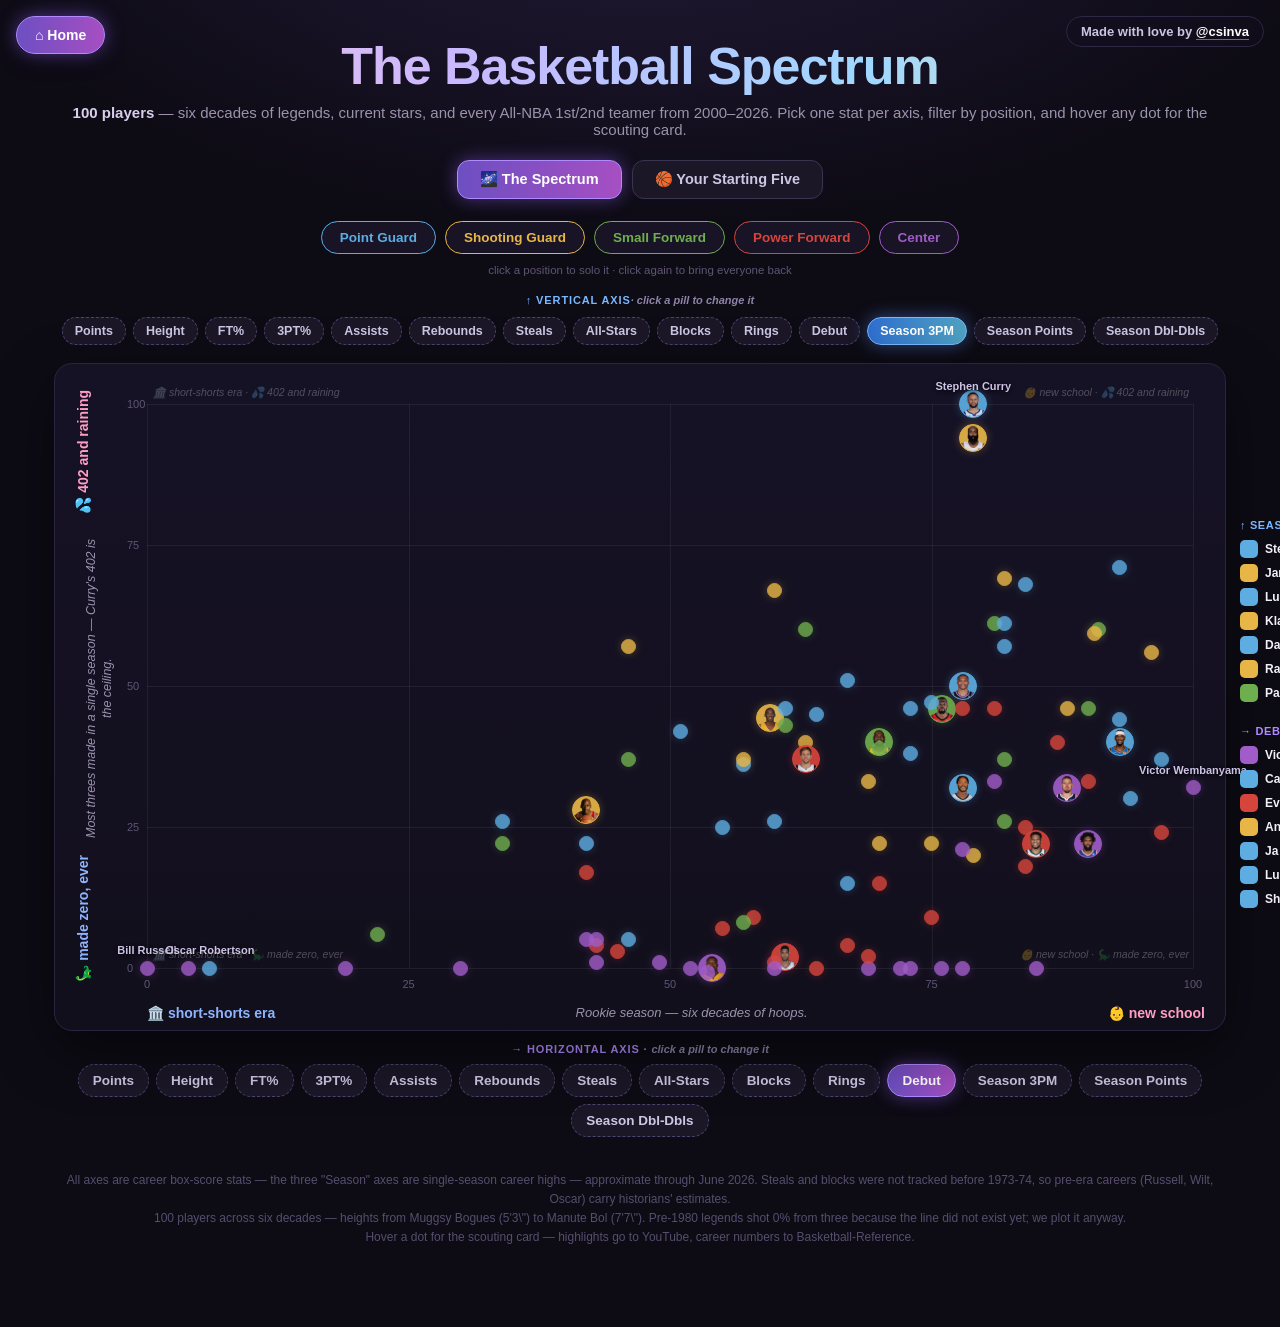
==== basketball.html @ 9e6b9e14 "add link to pages" ====
<!DOCTYPE html>
<html lang="en">
<head>
<meta charset="UTF-8">
<meta name="viewport" content="width=device-width, initial-scale=1.0">
<title>The Basketball Spectrum — every legend, every stat</title>
<style>
  :root {
    --bg: #0d0b14;
    --panel: #16131f;
    --ink: #f2eefa;
    --muted: #9b93ad;
  }
  * { box-sizing: border-box; margin: 0; padding: 0; }
  body {
    background: radial-gradient(1200px 600px at 50% -10%, #241b3a 0%, var(--bg) 60%);
    color: var(--ink);
    font-family: -apple-system, "Segoe UI", Helvetica, Arial, sans-serif;
    min-height: 100vh;
    overflow-x: hidden;
  }
  .wrap { max-width: 1220px; margin: 0 auto; padding: 36px 24px 80px; }

  header { text-align: center; margin-bottom: 6px; }
  h1 {
    font-size: clamp(30px, 5vw, 52px);
    letter-spacing: -0.02em;
    background: linear-gradient(90deg, #f6c4e1, #c9b8ff 35%, #9fd8ff 70%, #ffe2a8);
    -webkit-background-clip: text;
    background-clip: text;
    color: transparent;
    font-weight: 800;
  }
  .sub { color: var(--muted); margin-top: 8px; font-size: 15px; }
  .sub b { color: #d8cfee; }

  /* album cover strip */
  .covers { display: flex; justify-content: center; flex-wrap: wrap; margin: 22px 0 4px; padding: 0 10px; }
  .covers { gap: 9px; }
  .pos-chip {
    background: #181425; border: 1.5px solid; border-radius: 999px;
    padding: 8px 18px; font-weight: 800; font-size: 13.5px; cursor: pointer;
    transition: all .18s; font-family: inherit;
  }
  .pos-chip:hover { transform: translateY(-2px); }
  .pos-chip.solo { box-shadow: 0 0 16px currentColor; background: #241b3a; }
  .covers-hint { text-align: center; color: #5e5575; font-size: 11.5px; margin-top: 10px; }

  /* metric pills — docked to the axis they control */
  .pill {
    border: 1px dashed #4d4470; background: #1b1727; color: #cfc6e4;
    padding: 8px 14px; border-radius: 999px; cursor: pointer;
    font-size: 13.5px; font-weight: 600; transition: all .2s ease;
    user-select: none;
  }
  .pill:hover { border-color: #b08aff; transform: translateY(-1px) scale(1.04); background: #251d3a; }
  .pill.active {
    background: linear-gradient(90deg, #6d4fc2, #a64fc2);
    border: 1px solid #b08aff; color: #fff;
    box-shadow: 0 0 18px rgba(150, 100, 255, .45);
  }
  .pill.activeY {
    background: linear-gradient(90deg, #2f6fd0, #4fa3c2);
    border: 1px solid #7ab8ff; color: #fff;
    box-shadow: 0 0 18px rgba(90, 150, 255, .45);
  }
  .chart-zone { position: relative; margin-top: 18px; }
  .chart-main { width: 100%; }
  .axis-picker .picker-cap {
    font-size: 11px; font-weight: 800; text-transform: uppercase; letter-spacing: .08em;
  }
  .axis-picker .picker-cap span {
    color: #8d84a8; font-weight: 600; letter-spacing: 0; text-transform: none; font-style: italic;
  }
  .axis-picker.y {
    position: absolute; right: 100%; top: 50%; transform: translateY(-50%);
    display: flex; flex-direction: column; gap: 6px; align-items: flex-end;
    width: 178px; padding-right: 12px;
  }
  .axis-picker.y .picker-cap { color: #7ab8ff; text-align: right; margin-bottom: 4px; }
  .axis-picker.y .pill { padding: 6px 12px; font-size: 12.5px; }
  .axis-picker.x {
    display: flex; flex-wrap: wrap; gap: 7px; justify-content: center; align-items: center;
    margin-top: 12px;
  }
  .axis-picker.x .picker-cap { color: #b08aff; width: 100%; text-align: center; margin-bottom: 2px; }
  @keyframes capNudge { 0%, 100% { transform: translateX(0); } 50% { transform: translateX(3px); } }
  .picker-cap b { display: inline-block; animation: capNudge 2.2s ease-in-out infinite; }
  @media (max-width: 1610px) {
    .axis-picker.y {
      position: static; transform: none; width: auto; padding-right: 0;
      flex-direction: row; flex-wrap: wrap; justify-content: center; align-items: center;
      margin-bottom: 10px; gap: 7px;
    }
    .axis-picker.y .picker-cap { width: 100%; text-align: center; }
    .axis-picker.y .picker-cap br { display: none; }
    .axis-picker.y .picker-cap span::before { content: "· "; }
    .side-boards { display: none; }
  }
  .xblurb {
    flex: 1; text-align: center; color: var(--muted); font-size: 13px;
    font-style: italic; font-weight: 500; line-height: 1.35; padding: 0 10px;
  }
  .yblurb {
    position: absolute; left: 16px; top: 50%; transform: translateY(-50%) rotate(180deg);
    writing-mode: vertical-rl; max-height: 68%;
    color: var(--muted); font-size: 12.5px; font-style: italic; line-height: 1.3;
    text-align: center;
  }

  /* chart */
  .chart-card {
    position: relative; margin-top: 18px;
    background: linear-gradient(180deg, #161226 0%, #120f1c 100%);
    border: 1px solid #2a2440; border-radius: 18px;
    padding: 14px 12px 6px;
    box-shadow: 0 20px 60px rgba(0,0,0,.45);
  }
  .axis-labels {
    display: flex; justify-content: space-between; align-items: center;
    font-size: 14px; font-weight: 700; padding: 6px 8px 2px 80px;
  }
  .axis-labels .lo { color: #8fb4ff; }
  .axis-labels .hi { color: #ff9ec4; }
  #stage { position: relative; width: 100%; height: 620px; }
  .gridline {
    position: absolute; top: 26px; bottom: 30px; width: 1px;
    background: #ffffff10;
  }
  .gridlineH {
    position: absolute; left: 80px; right: 20px; height: 1px;
    background: #ffffff10;
  }
  .gridtick {
    position: absolute; bottom: 8px; transform: translateX(-50%);
    color: #5e5575; font-size: 11px;
  }
  .gridtickY {
    position: absolute; left: 60px; transform: translateY(-50%);
    color: #5e5575; font-size: 11px;
  }
  .ylab {
    position: absolute; writing-mode: vertical-rl; transform: rotate(180deg);
    font-size: 14px; font-weight: 700; left: 8px;
  }
  .ylab.hi { top: 12px; color: #ff9ec4; }
  .ylab.lo { bottom: 16px; color: #8fb4ff; }
  .ylab .up { display: inline-block; transform: rotate(90deg); }
  .corner {
    position: absolute; font-size: 10.5px; color: #ffffff42; pointer-events: none;
    font-style: italic; max-width: 230px; line-height: 1.3; z-index: 1;
  }
  .dot {
    position: absolute; border-radius: 50%; opacity: .82;
    width: 15px; height: 15px; margin: -7.5px 0 0 -7.5px;
    cursor: pointer;
    background-size: cover; background-position: center;
    transition: left 1s cubic-bezier(.22,1,.36,1), top 1s cubic-bezier(.22,1,.36,1),
                opacity .35s ease, transform .15s ease;
  }
  .dot:hover { transform: scale(2.2); z-index: 50; opacity: 1; }
  .dot.face { width: 28px; height: 28px; margin: -14px 0 0 -14px; opacity: .92; }
  .dot.dim { opacity: .06; pointer-events: none; }
  .dot-label {
    position: absolute; font-size: 11px; color: #cdc3e6; white-space: nowrap;
    transform: translate(-50%, -24px); pointer-events: none;
    text-shadow: 0 1px 4px #000;
    transition: left 1s cubic-bezier(.22,1,.36,1), top 1s cubic-bezier(.22,1,.36,1), opacity .4s;
    font-weight: 600;
  }

  /* tooltip */
  #tip {
    position: fixed; z-index: 100; pointer-events: none;
    background: #1d1830f2; border: 1px solid #4d4170;
    border-radius: 12px; padding: 12px 14px; max-width: 330px;
    font-size: 13px; line-height: 1.45;
    box-shadow: 0 12px 40px rgba(0,0,0,.6);
    opacity: 0; transition: opacity .12s;
  }
  #tip .t-head { display: flex; gap: 10px; align-items: center; }
  #tip .t-cover { width: 46px; height: 46px; border-radius: 8px; flex: none; object-fit: cover; border: 1px solid #ffffff30; }
  #tip .t-title { font-weight: 800; font-size: 14.5px; }
  #tip .t-album { font-size: 12px; margin-top: 1px; }
  #tip .t-score { font-weight: 700; color: #ffd9ec; }
  #tip .t-note { color: #b7add0; font-style: italic; margin-top: 7px; }
  #tip .t-metric { margin-top: 7px; }
  #tip .t-play {
    display: inline-flex; align-items: center; gap: 6px; margin-top: 9px;
    background: #1DB954; color: #fff; font-weight: 800; font-size: 12px;
    padding: 5px 12px; border-radius: 999px; text-decoration: none; transition: transform .12s;
  }
  #tip .t-play:hover { transform: scale(1.06); }
  #tip .t-play.yt { background: #cc0000; }
  #tip .t-play.bref { background: #e8731a; }
  #tip .t-actions { display: flex; gap: 8px; }

  /* simplified leaderboard in the right gutter */
  .side-boards {
    position: absolute; left: 100%; top: 50%; transform: translateY(-50%);
    width: 196px; padding-left: 14px; display: flex; flex-direction: column; gap: 20px;
  }
  .sb-cap {
    font-size: 11px; font-weight: 800; text-transform: uppercase;
    letter-spacing: .06em; margin-bottom: 6px;
  }
  .sb-cap.x { color: #b08aff; }
  .sb-cap.y { color: #7ab8ff; }
  .sb-cap span { color: #6a6184; font-weight: 600; text-transform: none; letter-spacing: 0; }
  .sb-row { display: flex; align-items: center; gap: 7px; padding: 3px 0; font-size: 12px; }
  .sb-row img, .sb-dot { width: 18px; height: 18px; border-radius: 5px; flex: none; object-fit: cover; }
  .sb-nm { white-space: nowrap; overflow: hidden; text-overflow: ellipsis; flex: 1; min-width: 0; font-weight: 600; }
  .sb-v { color: #ffd9ec; font-weight: 800; font-size: 11.5px; }

  .corner.tl { left: 86px; top: 8px; }
  .corner.tr { right: 24px; top: 8px; text-align: right; }
  .corner.bl { left: 86px; bottom: 36px; }
  .corner.br { right: 24px; bottom: 36px; text-align: right; }

  /* tabs */
  .tabs { display: flex; justify-content: center; gap: 10px; margin-top: 22px; }
  .tab {
    background: #1b1727; border: 1px solid #3a3450; color: #cfc6e4;
    padding: 10px 22px; border-radius: 12px; font-size: 14.5px; font-weight: 700; cursor: pointer;
    transition: all .2s;
  }
  .tab:hover { border-color: #6f5fa8; transform: translateY(-1px); }
  .tab.active {
    background: linear-gradient(90deg, #6d4fc2, #a64fc2); border-color: #b08aff; color: #fff;
    box-shadow: 0 0 18px rgba(150, 100, 255, .45);
  }
  .page.hidden { display: none; }

  /* aura page */
  .aura-intro { text-align: center; color: var(--muted); margin: 26px auto 18px; max-width: 640px; font-size: 15px; line-height: 1.55; }
  .picker { position: relative; max-width: 520px; margin: 0 auto; }
  #songSearch {
    width: 100%; padding: 13px 18px; border-radius: 14px; border: 1px solid #3a3450;
    background: #1b1727; color: var(--ink); font-size: 15px; outline: none;
  }
  #songSearch:focus { border-color: #b08aff; box-shadow: 0 0 14px rgba(150,100,255,.3); }
  #suggest {
    position: absolute; top: calc(100% + 6px); left: 0; right: 0; z-index: 40; display: none;
    background: #1d1830; border: 1px solid #4d4170; border-radius: 12px;
    max-height: 320px; overflow-y: auto;
    box-shadow: 0 14px 40px rgba(0,0,0,.6);
  }
  .sg { display: flex; align-items: center; gap: 10px; padding: 9px 13px; cursor: pointer; font-size: 14px; }
  .sg:hover { background: #2b2344; }
  .sg img, .sg .cv-fallback { width: 28px; height: 28px; border-radius: 6px; flex: none; }
  .sg-al { margin-left: auto; font-size: 11.5px; }
  #chips { display: flex; flex-wrap: wrap; gap: 8px; justify-content: center; margin: 16px auto; max-width: 700px; min-height: 38px; }
  .chip {
    display: flex; align-items: center; gap: 8px; background: #1b1727; border: 1px solid #3a3450;
    padding: 6px 12px 6px 7px; border-radius: 999px; font-size: 13.5px; font-weight: 600;
  }
  .chip img { width: 24px; height: 24px; border-radius: 50%; }
  .chip .x { cursor: pointer; color: #6a6184; font-size: 12px; }
  .chip .x:hover { color: #ff9ec4; }
  #auraBtn {
    display: block; margin: 6px auto 0; padding: 13px 30px; border-radius: 999px; border: none;
    font-size: 15.5px; font-weight: 800; cursor: pointer; color: #fff;
    background: linear-gradient(90deg, #6d4fc2, #d44fc2);
    box-shadow: 0 0 22px rgba(180,100,255,.4); transition: all .2s;
  }
  #auraBtn:disabled { opacity: .4; cursor: not-allowed; box-shadow: none; }
  #auraBtn:not(:disabled):hover { transform: translateY(-2px) scale(1.02); }
  .aura-card {
    margin: 28px auto 0; max-width: 780px; background: linear-gradient(180deg, #161226, #120f1c);
    border: 1px solid #2a2440; border-radius: 18px; padding: 26px 28px;
    box-shadow: 0 20px 60px rgba(0,0,0,.45);
  }
  .aura-headline { text-align: center; font-size: 17px; margin-bottom: 22px; line-height: 1.5; }
  .aura-flex { display: flex; gap: 30px; align-items: center; justify-content: center; flex-wrap: wrap; }
  .donut-wrap { position: relative; width: 220px; height: 220px; }
  #auraResult circle { transition: stroke-dasharray 1.1s cubic-bezier(.22,1,.36,1); }
  .donut-center {
    position: absolute; inset: 0; display: flex; flex-direction: column; align-items: center; justify-content: center;
    font-size: 40px; pointer-events: none;
  }
  .donut-center small { font-size: 11.5px; color: var(--muted); font-weight: 700; margin-top: 2px; max-width: 130px; text-align: center; line-height: 1.25; }
  .aura-bars { flex: 1; min-width: 280px; max-width: 380px; }
  .aura-row { display: flex; align-items: center; gap: 9px; margin: 11px 0; font-size: 13.5px; }
  .ar-emoji { width: 22px; text-align: center; }
  .ar-name { width: 152px; font-weight: 700; line-height: 1.2; }
  .ar-track { flex: 1; height: 9px; background: #ffffff0e; border-radius: 9px; overflow: hidden; }
  .ar-fill { height: 100%; width: 0; border-radius: 9px; transition: width 1.1s cubic-bezier(.22,1,.36,1); }
  .ar-pct { width: 42px; text-align: right; font-weight: 800; }
  .aura-songs { display: flex; align-items: center; gap: 6px; justify-content: center; margin-top: 24px; flex-wrap: wrap; }
  .aura-songs img { width: 26px; height: 26px; border-radius: 6px; border: 1px solid #ffffff22; }
  .aura-songs span { color: #7d7494; font-size: 11.5px; margin-left: 6px; }
  .aura-story { margin-top: 26px; border-top: 1px dashed #ffffff18; padding-top: 20px; }
  .as-head {
    text-align: center; font-size: 13px; font-weight: 800; letter-spacing: .14em;
    text-transform: uppercase; color: #c9b8ff; margin-bottom: 10px;
  }
  .as-signs { text-align: center; font-size: 12.5px; color: #9b93ad; margin-bottom: 14px; }
  .aura-story p {
    font-size: 14.5px; line-height: 1.8; color: #d8cfee;
    margin: 0 auto 14px; max-width: 620px; text-align: left;
  }
  .as-sub {
    text-align: center; font-size: 12px; font-weight: 800; letter-spacing: .12em;
    text-transform: uppercase; color: #c9b8ff; margin: 22px 0 10px;
  }
  .as-todo { list-style: none; max-width: 620px; margin: 0 auto; padding: 0; }
  .as-todo li {
    font-size: 14px; line-height: 1.6; color: #e8def8; padding: 8px 0 8px 2px;
    border-bottom: 1px dashed #ffffff10;
  }
  .as-todo li:last-child { border-bottom: none; }
  .as-todo li::before { content: "✦ "; color: #ffd166; }
  .as-prophecy { color: #ffd9ec !important; }
  .aura-loading { display: flex; flex-direction: column; align-items: center; gap: 20px; padding: 52px 0 32px; }
  .orb {
    width: 64px; height: 64px; border-radius: 50%;
    background: radial-gradient(circle at 35% 35%, #e8def8, #a64fc2 55%, #4a2c8f);
    box-shadow: 0 0 30px #a64fc288, 0 0 70px #6d4fc266;
    animation: orbPulse 1.1s ease-in-out infinite alternate, orbHue 3s linear infinite;
  }
  @keyframes orbPulse { from { transform: scale(.88); } to { transform: scale(1.12); box-shadow: 0 0 45px #d44fc2aa, 0 0 90px #6d4fc288; } }
  @keyframes orbHue { to { filter: hue-rotate(360deg); } }
  .al-text {
    color: #c9b8ff; font-size: 14.5px; font-weight: 700; letter-spacing: .04em;
    animation: alFade 1s ease-in-out infinite alternate;
  }
  @keyframes alFade { from { opacity: .5; } to { opacity: 1; } }
  .catalogue { max-width: 920px; margin: 40px auto 0; }
  .cat-head {
    text-align: center; font-size: 12px; font-weight: 800; letter-spacing: .12em;
    text-transform: uppercase; color: #6a6184; margin-bottom: 6px;
  }
  .cat-era { display: flex; align-items: center; gap: 8px; font-weight: 800; font-size: 13px; margin: 20px 0 8px; }
  .cat-era img { width: 22px; height: 22px; border-radius: 5px; }
  .cat-era span { color: #6a6184; font-weight: 600; font-size: 11.5px; }
  .cat-songs { display: flex; flex-wrap: wrap; gap: 6px; }
  .cat-song {
    font-size: 12px; padding: 5px 11px; border-radius: 999px;
    border: 1px solid #2e2845; background: #181425; color: #c8bfdd;
    cursor: pointer; transition: all .15s; font-family: inherit;
  }
  .cat-song:hover { border-color: #b08aff; transform: translateY(-1px); }
  .cat-song.picked {
    background: linear-gradient(90deg, #6d4fc2, #a64fc2);
    color: #fff; border-color: #b08aff;
  }
  .cat-song.maxed { opacity: .35; pointer-events: none; }

  .home-btn {
    position: fixed; top: 16px; left: 16px; z-index: 60;
    display: flex; align-items: center; gap: 7px;
    padding: 10px 18px; border-radius: 999px;
    background: linear-gradient(90deg, #6d4fc2, #a64fc2);
    border: 1px solid #b08aff; color: #fff;
    font-size: 14px; font-weight: 800; text-decoration: none;
    box-shadow: 0 0 18px rgba(150, 100, 255, .5), 0 6px 20px rgba(0, 0, 0, .4);
    transition: all .2s;
  }
  .home-btn:hover {
    transform: translateY(-2px) scale(1.05);
    box-shadow: 0 0 28px rgba(150, 100, 255, .75), 0 8px 24px rgba(0, 0, 0, .4);
  }
  .made-by {
    position: fixed; top: 16px; right: 16px; z-index: 60;
    color: #cdc3e0; font-size: 13px; font-weight: 600;
    background: rgba(20, 16, 32, .55); padding: 7px 14px; border-radius: 999px;
    border: 1px solid #2e2845; backdrop-filter: blur(4px);
  }
  .made-by a { color: #fff; font-weight: 800; text-decoration: none; border-bottom: 1px solid #ffffff66; }
  @media (max-width: 700px) {
    .home-btn { top: 10px; left: 10px; padding: 8px 13px; font-size: 13px; }
    .made-by { display: none; }
  }

  footer { text-align: center; color: #564e6e; font-size: 12px; margin-top: 34px; line-height: 1.6; }

  /* mobile adaptations — same layout, scaled for small screens */
  @media (max-width: 700px) {
    .wrap { padding: 20px 12px 60px; }
    .sub { font-size: 13.5px; }
    .pos-chip { padding: 6px 12px; font-size: 12px; }
    .tabs { gap: 8px; }
    .tab { padding: 8px 16px; font-size: 13px; }
    .pill { padding: 7px 11px; font-size: 12px; }
    .axis-picker.y .pill { padding: 6px 10px; font-size: 11.5px; }
    .chart-card { padding: 10px 8px 4px; border-radius: 14px; }
    #stage { height: 460px; }
    .yblurb, .corner { display: none; }
    .gridlineH { left: 52px; }
    .gridtickY { left: 32px; }
    .ylab { font-size: 12px; }
    .axis-labels { padding: 4px 6px 2px 52px; font-size: 12px; }
    .xblurb { font-size: 11px; padding: 0 6px; }
    .dot-label { font-size: 10px; }
    #tip { max-width: min(330px, calc(100vw - 24px)); font-size: 12.5px; }
    .aura-intro { font-size: 13.5px; margin: 18px auto 14px; }
    .aura-card { padding: 18px 14px; }
    .aura-headline { font-size: 15px; }
    .ar-name { width: 126px; font-size: 12px; }
  }
</style>
</head>
<body>
<a class="home-btn" href="index.html" title="Back to The Spectra">⌂ Home</a>
<div class="made-by">Made with love by <a href="https://x.com/csinva" target="_blank" rel="noopener">@csinva</a></div>
<div class="wrap">
  <header>
    <h1>The Basketball Spectrum</h1>
    <div class="sub"><b>100 players</b> — six decades of legends, current stars, and every All-NBA 1st/2nd teamer from 2000–2026. Pick one stat per axis, filter by position, and hover any dot for the scouting card.</div>
  </header>

  <nav class="tabs">
    <button class="tab active" data-page="spectrum">🌌 The Spectrum</button>
    <button class="tab" data-page="aura">🏀 Your Starting Five</button>
  </nav>

  <div class="page" id="page-spectrum">
  <div class="covers" id="covers"></div>
  <div class="covers-hint">click a position to solo it · click again to bring everyone back</div>

  <div class="chart-zone">
    <div class="axis-picker y" id="metricsY">
      <div class="picker-cap"><b>↑</b> vertical axis<br><span>click a pill to change it</span></div>
    </div>
    <div class="chart-main">
      <div class="chart-card">
        <div id="stage"></div>
        <div class="axis-labels"><span class="lo" id="xLoLab"></span><span class="xblurb" id="xBlurb"></span><span class="hi" id="xHiLab"></span></div>
      </div>
      <div class="axis-picker x" id="metricsX">
        <div class="picker-cap"><b>→</b> horizontal axis · <span>click a pill to change it</span></div>
      </div>
    </div>
    <div class="side-boards" id="sideBoards"></div>
  </div>

  </div><!-- /page-spectrum -->

  <div class="page hidden" id="page-aura">
    <div class="aura-intro">Pick <b>three to five</b> of your favorite players — start typing or browse the league below. We'll find your dominant identity and minor placements, then file your scouting report — who you are, how you play, and what to do about it.</div>
    <div class="picker">
      <input id="songSearch" placeholder="Start typing a player… (the legends are waiting below)" autocomplete="off">
      <div id="suggest"></div>
    </div>
    <div id="chips"></div>
    <button id="auraBtn" disabled></button>
    <div id="auraResult"></div>
    <div class="catalogue" id="catalogue"></div>
  </div>

  <footer>
    All axes are career box-score stats — the three "Season" axes are single-season career highs — approximate through June 2026. Steals and blocks were not tracked before 1973-74, so pre-era careers (Russell, Wilt, Oscar) carry historians' estimates.<br>
    100 players across six decades — heights from Muggsy Bogues (5'3\") to Manute Bol (7'7\"). Pre-1980 legends shot 0% from three because the line did not exist yet; we plot it anyway.<br>
    Hover a dot for the scouting card — highlights go to YouTube, career numbers to Basketball-Reference.
  </footer>
</div>

<div id="tip"></div>

<script>
const ART = {};
const FACES = {"Michael Jordan": "[data-uri]", "Stephen Curry": "[data-uri]", "LeBron James": "[data-uri]", "Tim Duncan": "[data-uri]", "Shaquille O'Neal": "[data-uri]", "Nikola Jokic": "[data-uri]", "Joel Embiid": "[data-uri]", "Shai Gilgeous-Alexander": "[data-uri]", "Giannis Antetokounmpo": "[data-uri]", "James Harden": "[data-uri]", "Russell Westbrook": "[data-uri]", "Kevin Durant": "[data-uri]", "Derrick Rose": "[data-uri]", "Kobe Bryant": "[data-uri]", "Dirk Nowitzki": "[data-uri]"};

// ---------------- albums & colors ----------------
const ALBUMS = {
  "Point Guard":    { c: "#5dade2", y: "the floor generals", t: "PG" },
  "Shooting Guard": { c: "#e8b647", y: "the bucket getters", t: "SG" },
  "Small Forward":  { c: "#6fae4e", y: "the do-it-alls", t: "SF" },
  "Power Forward":  { c: "#d6453c", y: "the enforcers", t: "PF" },
  "Center":         { c: "#a05cc8", y: "the giants", t: "C" },
};

// ---------------- metrics ----------------
const METRICS = [
  { k:"ppg",    label:"Points",          lo:"🛡️ role player", hi:"🔥 bucket getter",
    blurb:"Career points per game." },
  { k:"height", label:"Height",       lo:"🐜 fun-sized", hi:"🦒 skyscraper",
    blurb:"Listed height — Muggsy Bogues (5'3\") to Manute Bol (7'7\")." },
  { k:"ft",     label:"FT%",          lo:"🧱 hack-me", hi:"🎯 automatic",
    blurb:"Career free-throw percentage." },
  { k:"p3",     label:"3PT%",         lo:"🚫 stays in the paint", hi:"🌧️ rains threes",
    blurb:"Career three-point percentage. (Pre-1980 legends never had a line.)" },
  { k:"apg",    label:"Assists",          lo:"🕳️ black hole", hi:"🎩 floor general",
    blurb:"Career assists per game." },
  { k:"rpg",    label:"Rebounds",          lo:"🪶 allergic to glass", hi:"🧹 glass cleaner",
    blurb:"Career rebounds per game." },
  { k:"spg",    label:"Steals",          lo:"🚪 hands in pockets", hi:"🧤 the glove",
    blurb:"Career steals per game. (Untracked before 1974 — pre-era careers are estimates.)" },
  { k:"allstar",label:"All-Stars",    lo:"📋 zero nods", hi:"⭐ nineteen and counting",
    blurb:"Career All-Star selections — Kareem holds the record at 19." },
  { k:"blk",    label:"Blocks",          lo:"🚶 matador", hi:"🚫 shot graveyard",
    blurb:"Career blocks per game. (Russell and Wilt predate the stat — partial-tracking estimates.)" },
  { k:"rings",  label:"Rings",        lo:"💍 ringless", hi:"🏆 count 'em",
    blurb:"Championships won. Bill Russell has eleven. Eleven." },
  { k:"rel",    label:"Debut",        lo:"🏛️ short-shorts era", hi:"👶 new school",
    blurb:"Rookie season — six decades of hoops." },
  { k:"s3m",    label:"Season 3PM",   lo:"🦕 made zero, ever", hi:"💦 402 and raining",
    blurb:"Most threes made in a single season — Curry's 402 is the ceiling." },
  { k:"spts",   label:"Season Points",lo:"🔋 energy guy", hi:"🌋 the 4,029 mountain",
    blurb:"Most total points in a single season — Wilt's 4,029 will never be touched." },
  { k:"sdd",    label:"Season Dbl-Dbls", lo:"📎 occasional", hi:"🔁 one every single night",
    blurb:"Most double-doubles in a single season." },
];

// ---------------- data ----------------
// [name, pos, heightIn, ft%, ppg, apg, rpg, 3p%, rings, debutYear, defense, clutch, aura, note, youtubeId, bpg, spg, allStarCount, bestSeason3PM, bestSeasonPts, bestSeasonDD]
const SONGS = [
["Magic Johnson", "Point Guard", 81, 84.8, 19.5, 11.2, 7.2, 30.3, 5, 1979, 60, 90, 95, "A 6'9\" point guard who played center in a Finals as a rookie. Showtime incarnate.", "prvjNFHSOj0", 0.4, 1.9, 12, 106, 1909, 58],
["Stephen Curry", "Point Guard", 74, 91.0, 24.7, 6.4, 4.7, 42.6, 4, 2009, 55, 92, 95, "Changed the geometry of the sport from 30 feet. Best free-throw shooter ever, too.", "NHhTMh0nURA", 0.2, 1.5, 11, 402, 2375, 20],
["Chris Paul", "Point Guard", 72, 87.0, 17.5, 9.4, 4.5, 36.9, 0, 2005, 80, 70, 70, "The Point God. Twelve thousand assists and one missing parade.", "QHsntNaDZh0", 0.1, 2.1, 12, 183, 1684, 48],
["Allen Iverson", "Point Guard", 72, 78.0, 26.7, 6.2, 3.7, 31.3, 0, 1996, 55, 85, 98, "Six feet, 165 pounds, crossed up a dynasty. We're talking about practice.", "rvz-p65_ZO0", 0.2, 2.2, 11, 104, 2377, 10],
["John Stockton", "Point Guard", 73, 82.6, 13.1, 10.5, 2.7, 38.4, 0, 1984, 75, 75, 40, "All-time assists leader by a country mile. Wore the same shorts for 19 years.", "QJOYt5pkN4I", 0.2, 2.2, 10, 90, 1400, 65],
["Steve Nash", "Point Guard", 75, 90.4, 14.3, 8.5, 3.0, 42.8, 0, 1996, 35, 75, 70, "Back-to-back MVPs; seven seconds or less; hair always in playoff form.", "8EkILfAOk68", 0.1, 0.7, 8, 179, 1480, 53],
["Russell Westbrook", "Point Guard", 75, 78.0, 21.7, 8.1, 7.1, 30.5, 0, 2008, 60, 65, 85, "Averaged a triple-double for a whole season. Then did it three more times.", "AG63lkuQ0bI", 0.3, 1.6, 9, 200, 2558, 62],
["Kyrie Irving", "Point Guard", 74, 88.5, 23.5, 5.7, 3.9, 39.4, 1, 2011, 45, 93, 80, "The most beautiful handle the game has produced, and THE shot in Game 7.", "R0PMYEeTH3A", 0.4, 1.3, 9, 230, 1816, 12],
["Damian Lillard", "Point Guard", 74, 89.7, 25.1, 6.7, 4.2, 37.1, 0, 2012, 45, 95, 80, "Dame Time is a legally recognized time zone. Series-enders from the logo.", "RxxueDqPAyU", 0.3, 0.9, 9, 275, 2000, 18],
["Jason Kidd", "Point Guard", 76, 78.5, 12.6, 8.7, 6.3, 34.9, 1, 1994, 85, 70, 60, "Triple-double machine who saw the whole floor like a chessboard.", "fv07_6Y4HvQ", 0.3, 1.9, 10, 145, 1300, 58],
["Oscar Robertson", "Point Guard", 77, 83.8, 25.7, 9.5, 7.5, 0.0, 1, 1960, 70, 80, 70, "Averaged a triple-double in 1962, before they even tracked it as a thing.", "85IEXNTmu_U", 0.4, 1.1, 12, 0, 2432, 76],
["Muggsy Bogues", "Point Guard", 63, 82.8, 7.7, 7.6, 2.6, 27.8, 0, 1987, 70, 50, 75, "5'3\" and played 14 NBA seasons. Heart measured in stories, not inches.", "uXpbylUMawM", 0.0, 1.5, 0, 20, 866, 22],
["Luka Doncic", "Point Guard", 79, 73.7, 28.6, 8.3, 8.7, 34.3, 0, 2018, 45, 90, 85, "Stepback in five languages. Complains in six.", "dO14Pt11sE8", 0.4, 1.2, 6, 284, 2370, 50],
["Shai Gilgeous-Alexander", "Point Guard", 78, 88.0, 25.6, 5.5, 4.8, 35.3, 1, 2018, 75, 88, 80, "Free-throw merchant turned MVP. Smoothest mid-range in the modern game.", "LgY4QpU4Yss", 0.9, 1.3, 4, 160, 2484, 12],
["Ja Morant", "Point Guard", 74, 76.0, 22.5, 7.4, 4.8, 32.0, 0, 2019, 40, 80, 85, "Gravity is a suggestion. The dunks arrive before the defense does.", "ARK5aoKBIw0", 0.3, 1.1, 2, 121, 1600, 20],
["Michael Jordan", "Shooting Guard", 78, 83.5, 30.1, 5.3, 6.2, 32.7, 6, 1984, 95, 100, 100, "Six Finals, six rings, six Finals MVPs. The shrug. The flu game. The bar.", "jbW4f60dCNA", 0.8, 2.3, 14, 111, 3041, 25],
["Kobe Bryant", "Shooting Guard", 78, 83.7, 25.0, 4.7, 5.2, 32.9, 5, 1996, 85, 96, 95, "81 points one night. Mamba Mentality is a curriculum now.", "1fjhIWJSxfw", 0.5, 1.4, 18, 180, 2832, 15],
["Dwyane Wade", "Shooting Guard", 76, 76.5, 22.0, 5.4, 4.7, 29.3, 3, 2003, 75, 90, 85, "2006 Finals: averaged 34.7 and personally relocated a championship.", "BjTcXjL2moE", 0.8, 1.5, 13, 88, 2386, 25],
["James Harden", "Shooting Guard", 77, 86.1, 24.1, 7.1, 5.6, 36.2, 0, 2009, 40, 60, 70, "The stepback that launched a thousand free throws.", "rHG4uHOY5SM", 0.5, 1.5, 11, 378, 2818, 38],
["Ray Allen", "Shooting Guard", 77, 89.4, 18.9, 3.4, 4.1, 40.0, 2, 1996, 60, 92, 65, "The corner three in Game 6 of 2013. Jesus Shuttlesworth saves.", "_J_csbymwXE", 0.2, 1.1, 10, 269, 1812, 8],
["Reggie Miller", "Shooting Guard", 79, 88.8, 18.2, 3.0, 3.0, 39.5, 0, 1987, 55, 94, 80, "Eight points in nine seconds. Spike Lee has never emotionally recovered.", "rmme_HV1ccY", 0.2, 1.1, 5, 229, 2016, 5],
["Klay Thompson", "Shooting Guard", 78, 84.7, 19.2, 2.3, 3.5, 41.3, 4, 2011, 80, 85, 70, "37 points in a quarter. 60 on eleven dribbles. Game 6 Klay is folklore.", "0JQ89g1xdSQ", 0.5, 0.8, 5, 276, 1771, 6],
["Devin Booker", "Shooting Guard", 77, 86.8, 24.4, 4.8, 4.0, 35.4, 0, 2015, 60, 80, 70, "70 in Boston as a sophomore. Be legendary.", "y-OsHJYxg3k", 0.3, 0.9, 5, 185, 1866, 12],
["Anthony Edwards", "Shooting Guard", 76, 78.5, 23.5, 4.4, 5.3, 36.0, 0, 2020, 65, 80, 90, "Prime swagger delivery vehicle. Calls everyone 'big fella,' dunks accordingly.", "5zBzMZnUoJk", 0.6, 1.2, 4, 225, 2180, 10],
["Manu Ginobili", "Shooting Guard", 78, 82.7, 13.3, 3.8, 3.5, 36.9, 4, 2002, 70, 88, 75, "The Eurostep's chief evangelist. Sixth man, first in chaos.", "AJUhzQEPCvE", 0.3, 1.3, 2, 134, 1342, 8],
["Vince Carter", "Shooting Guard", 78, 79.8, 16.7, 3.1, 4.3, 37.1, 0, 1998, 50, 70, 92, "The 2000 dunk contest was a religious event. Half-man, half-amazing, 22 seasons.", "-nLPh8MTAd4", 0.6, 1.0, 8, 160, 2070, 12],
["LeBron James", "Small Forward", 81, 73.5, 27.1, 7.4, 7.5, 34.9, 4, 2003, 80, 88, 98, "All-time scoring leader, four rings in three cities, chase-down block included.", "-9lP95Qo-I0", 0.7, 1.5, 21, 160, 2478, 47],
["Kevin Durant", "Small Forward", 83, 88.3, 27.2, 4.4, 7.0, 38.8, 2, 2007, 65, 90, 80, "Seven feet of pull-up jumper. The most unguardable shot since the skyhook.", "e0cKk6Vhyws", 1.1, 1.1, 15, 185, 2592, 30],
["Larry Bird", "Small Forward", 81, 88.6, 24.3, 6.3, 10.0, 37.6, 3, 1979, 70, 95, 92, "Told defenders the play and ran it anyway. Won a three-point contest in a warmup jacket.", "hcXv0JtzNQA", 0.8, 1.7, 12, 90, 2295, 52],
["Kawhi Leonard", "Small Forward", 79, 85.7, 19.9, 3.0, 6.4, 38.7, 2, 2011, 95, 90, 55, "The 2019 Game 7 bouncer. Board man gets paid; fun guy laughs in fax-machine.", "xxueY7lyF5k", 0.6, 1.6, 6, 147, 1888, 15],
["Jayson Tatum", "Small Forward", 80, 83.2, 23.3, 4.0, 7.2, 37.4, 1, 2017, 70, 75, 70, "Banner 18's cornerstone; the bag gets deeper every May.", "UzoBGQlNyEY", 0.6, 1.1, 6, 240, 2225, 28],
["Carmelo Anthony", "Small Forward", 79, 81.4, 22.5, 2.7, 6.2, 35.5, 0, 2003, 40, 80, 80, "The jab step had its own gravitational field. Olympic Melo remains undefeated.", "Ut29ViTVqQM", 0.5, 1.0, 10, 157, 1920, 25],
["Scottie Pippen", "Small Forward", 80, 70.4, 16.1, 5.2, 6.4, 32.6, 6, 1987, 95, 70, 65, "The best Robin ever, and a top-five defender of any era, any costume.", "T8_GiznzWbk", 0.8, 2.0, 7, 150, 1720, 30],
["Julius Erving", "Small Forward", 79, 77.7, 22.0, 3.9, 6.7, 26.1, 1, 1971, 65, 85, 95, "Dr. J took off from the free-throw line and basketball never landed.", "zj4Tocdywmc", 1.5, 1.8, 11, 25, 2100, 40],
["Jimmy Butler", "Small Forward", 79, 84.3, 18.3, 4.3, 5.3, 32.3, 0, 2011, 80, 92, 85, "Playoff Jimmy is a separate, much scarier person. Emotionally unavailable, professionally lethal.", "0RB6OD7cW04", 0.5, 1.6, 6, 104, 1816, 25],
["Tracy McGrady", "Small Forward", 80, 74.6, 19.6, 4.4, 5.6, 33.8, 0, 1997, 50, 85, 80, "13 points in 33 seconds. The sleepy eyes were a trap.", "NollBuDyU6Q", 0.9, 1.2, 7, 173, 2407, 15],
["Tim Duncan", "Power Forward", 83, 69.6, 19.0, 3.0, 10.8, 17.9, 5, 1997, 95, 85, 45, "The Big Fundamental. Two decades of bank shots and quiet excellence.", "OL1sORY3Kh4", 2.2, 0.7, 15, 10, 2091, 64],
["Giannis Antetokounmpo", "Power Forward", 83, 69.0, 23.3, 4.9, 9.9, 28.8, 1, 2013, 85, 80, 85, "From selling sunglasses in Athens to a 50-piece in a closeout Finals game.", "rp8mc34NztY", 1.2, 1.1, 10, 89, 2222, 57],
["Dirk Nowitzki", "Power Forward", 84, 87.9, 20.7, 2.4, 7.5, 38.0, 1, 1998, 50, 90, 75, "The one-legged fadeaway that launched a thousand imitators. 2011 was a heist.", "BfixJPEky1I", 0.8, 0.8, 14, 148, 2151, 46],
["Karl Malone", "Power Forward", 81, 74.2, 25.0, 3.6, 10.1, 27.4, 0, 1985, 70, 60, 60, "The Mailman delivered for 18 seasons — except, famously, on Sundays in June.", "lbrMplWW3lc", 0.8, 1.4, 14, 16, 2540, 62],
["Charles Barkley", "Power Forward", 78, 73.5, 22.1, 3.9, 11.7, 26.6, 0, 1984, 60, 75, 92, "6'6\" and led the league in rebounding. Turrible takes, incredible game.", "jJJDQe7jD3E", 0.8, 1.5, 11, 67, 2264, 65],
["Kevin Garnett", "Power Forward", 83, 78.9, 17.8, 3.7, 10.0, 27.5, 1, 1995, 95, 75, 90, "ANYTHING IS POSSIBLE. Intensity that needed its own zip code.", "0mhUlZl3tyU", 1.4, 1.3, 15, 37, 1984, 71],
["Anthony Davis", "Power Forward", 82, 79.5, 24.1, 2.6, 10.4, 30.0, 1, 2012, 90, 75, 60, "The brow, the blocks, the bubble title. Health sold separately.", "0ufyaXWbsnc", 2.3, 1.3, 10, 72, 2108, 54],
["Draymond Green", "Power Forward", 78, 71.3, 8.7, 5.6, 6.9, 31.5, 4, 2012, 95, 70, 80, "Triple-single energy with championship gravity. The podcast is always live.", "RnbnX10Z0CI", 0.9, 1.4, 4, 100, 1134, 36],
["Dennis Rodman", "Power Forward", 79, 58.4, 7.3, 1.8, 13.1, 23.1, 5, 1986, 95, 50, 90, "Led the league in rebounds and chaos seven years straight.", "XBoVDIvOrfI", 0.6, 0.7, 2, 12, 951, 60],
["Pau Gasol", "Power Forward", 84, 75.3, 17.0, 3.2, 9.2, 36.8, 2, 2001, 65, 75, 55, "The skill big who made the Kobe years rings. Elbow passes like poetry.", "xYP2EFEjqxc", 1.6, 0.5, 6, 17, 1541, 55],
["Kareem Abdul-Jabbar", "Center", 86, 72.1, 24.6, 3.6, 11.2, 5.6, 6, 1969, 85, 90, 80, "The skyhook: unblocked for twenty years and counting.", "6dCR8B0SFp4", 2.6, 0.9, 19, 1, 2822, 70],
["Wilt Chamberlain", "Center", 85, 51.1, 30.1, 4.4, 22.9, 0.0, 2, 1959, 85, 70, 95, "Scored 100 in a game. Led the league in assists once, out of spite.", "qfczQovODz8", 8.8, 1.0, 13, 0, 4029, 80],
["Shaquille O'Neal", "Center", 85, 52.7, 23.7, 2.5, 10.9, 4.5, 4, 1992, 75, 70, 97, "The most dominant physical force the league has met. Free throws sold separately.", "3VlMSo7AXow", 2.3, 0.6, 15, 1, 2344, 62],
["Hakeem Olajuwon", "Center", 84, 71.2, 21.8, 2.5, 11.1, 20.2, 2, 1984, 98, 88, 70, "The Dream Shake sent half the Hall of Fame the wrong direction.", "_m8OeZWbcOE", 3.1, 1.7, 12, 21, 2140, 65],
["Bill Russell", "Center", 82, 56.1, 15.1, 4.3, 22.5, 0.0, 11, 1956, 100, 95, 85, "Eleven rings in thirteen seasons. They named the Finals MVP trophy after him.", "qT5GlgXrX-0", 8.1, 1.0, 12, 0, 1436, 76],
["Nikola Jokic", "Center", 83, 82.8, 21.6, 7.0, 10.7, 35.0, 1, 2015, 60, 90, 75, "Sees passes that don't exist yet. Would rather be home with his horses.", "7A-QGpW2GnA", 0.7, 1.3, 8, 130, 2072, 66],
["Joel Embiid", "Center", 84, 81.4, 27.7, 3.6, 11.2, 33.5, 0, 2016, 80, 70, 75, "An MVP who shoots like a guard and posts like it's 1995. Trust the process.", "h_kQH5itWsg", 1.7, 0.9, 7, 90, 2184, 50],
["Victor Wembanyama", "Center", 88, 80.3, 22.5, 3.8, 10.8, 33.0, 0, 2023, 98, 75, 90, "The scouting report just says 'alien.' Blocks shots that haven't been attempted yet.", "vqsKhehN38A", 3.6, 1.2, 2, 130, 1600, 50],
["David Robinson", "Center", 85, 73.6, 21.1, 2.5, 10.6, 25.0, 2, 1989, 95, 70, 60, "The Admiral: Navy officer, MVP, 71-point game, gentleman.", "jM4oY9OPt04", 3.0, 1.4, 10, 6, 2383, 65],
["Patrick Ewing", "Center", 84, 74.0, 21.0, 1.9, 9.8, 15.2, 0, 1985, 85, 65, 60, "Carried the 90s Knicks on two surgically repaired knees and one snarl.", "sgI0YCVse9U", 2.4, 1.0, 11, 6, 2347, 60],
["Moses Malone", "Center", 82, 76.9, 20.3, 1.3, 12.3, 10.0, 1, 1976, 70, 80, 65, "Fo', fo', fo'. Called the sweep, then nearly did it.", "x8ynWTvgIuA", 1.3, 0.8, 12, 0, 2519, 70],
["Yao Ming", "Center", 90, 83.3, 19.0, 1.6, 9.2, 20.0, 0, 2002, 70, 65, 75, "7'6\" with a feathery touch; a bridge between basketball worlds.", "Ve3H4tYj47c", 1.9, 0.4, 8, 1, 1465, 50],
["Manute Bol", "Center", 91, 56.1, 2.6, 0.3, 4.2, 21.0, 0, 1985, 90, 30, 85, "7'7\". Blocked shots by the dozen and once hit six threes in a half.", "hePuvt8REqE", 3.3, 0.3, 0, 20, 344, 8],
["Rudy Gobert", "Center", 85, 63.8, 12.0, 1.3, 11.7, 0.0, 0, 2013, 96, 45, 45, "Four DPOYs; the rim has a restraining order against everyone else.", "N1e4cGAFJK8", 2.1, 0.7, 3, 0, 1030, 58],
["Jalen Brunson", "Point Guard", 74, 82.5, 20.5, 5.6, 3.2, 37.0, 0, 2018, 45, 92, 75, "The Garden's favorite son — playoff 40-pieces at 6'2\" with a fourth-grade center of gravity.", "9I8nrkTNFOU", 0.2, 0.8, 3, 175, 2212, 15],
["Cade Cunningham", "Point Guard", 78, 84.0, 22.5, 7.3, 4.9, 34.5, 0, 2021, 60, 80, 75, "Detroit's restoration project, completed: First Team All-NBA in 2026 and the Pistons matter again.", "c-TG9cCKOUM", 0.7, 1.0, 3, 150, 1830, 28],
["Donovan Mitchell", "Shooting Guard", 75, 83.0, 24.8, 4.6, 4.4, 36.4, 0, 2017, 55, 90, 75, "Spida dropped 71 in a game, and somehow that's only the third thing people mention.", "Ap3IS9RPxFI", 0.3, 1.4, 7, 240, 1922, 8],
["Jaylen Brown", "Small Forward", 78, 73.5, 21.5, 2.9, 5.3, 36.0, 1, 2016, 80, 80, 70, "2024 Finals MVP — the chip on the shoulder now wears a ring.", "wp4RtGyPm4A", 0.4, 1.1, 4, 184, 1782, 10],
["Evan Mobley", "Power Forward", 83, 71.5, 16.5, 3.0, 9.0, 33.0, 0, 2021, 95, 65, 60, "2025 Defensive Player of the Year — long arms, longer future.", "03p5rQrphNc", 1.5, 0.8, 2, 96, 1320, 45],
["Julius Randle", "Power Forward", 80, 73.0, 19.5, 3.6, 9.2, 33.5, 0, 2014, 50, 65, 60, "Lefty bully-ball aesthetics, two All-NBA nods, and the full New York emotional experience.", "jftF75YTfWM", 0.4, 0.7, 3, 160, 1711, 43],
["DeMar DeRozan", "Shooting Guard", 78, 84.5, 21.0, 4.0, 4.3, 29.5, 0, 2009, 45, 88, 70, "The mid-range's last great defender — keeping a dying art form not just alive but All-NBA.", "5aC-SLWMrt4", 0.3, 1.0, 6, 80, 2020, 12],
["Paul George", "Small Forward", 80, 84.5, 20.5, 3.7, 6.3, 38.0, 0, 2010, 85, 65, 70, "PG-13: two-way wing excellence, six All-NBA nods, one podcast too many.", "nB8k4nuBwx8", 0.4, 1.7, 9, 244, 2156, 20],
["Isaiah Thomas", "Point Guard", 69, 87.0, 17.6, 4.8, 2.4, 36.0, 0, 2011, 30, 88, 75, "5'9\", last pick of the draft, fourth in MVP voting. The King in the Fourth.", "KUWK0sIzARg", 0.1, 0.9, 2, 245, 2199, 8],
["Kyle Lowry", "Point Guard", 72, 79.5, 14.7, 6.2, 4.3, 36.7, 1, 2006, 75, 75, 65, "Charge-taking champion of the world; Toronto's beating heart in 2019.", "HElflzYcIEk", 0.3, 1.4, 6, 190, 1500, 20],
["Marc Gasol", "Center", 83, 75.5, 14.0, 3.4, 7.4, 35.2, 1, 2008, 90, 70, 55, "DPOY brain in a seven-foot frame — the Gasol who chose passing angles over posters.", "eMa-xGEtKXQ", 1.4, 0.9, 3, 84, 1443, 35],
["LaMarcus Aldridge", "Power Forward", 83, 81.0, 19.1, 2.0, 8.1, 32.0, 0, 2006, 60, 70, 50, "The fadeaway from the left block, ten thousand times, beautifully.", "PmNYlvQ0mZ8", 1.1, 0.7, 7, 37, 1700, 45],
["DeMarcus Cousins", "Center", 82, 73.8, 19.6, 3.0, 10.2, 33.2, 0, 2010, 55, 55, 75, "Boogie: the most talented center of his era, and the most technical fouls too.", "VE4dBclkBe4", 1.1, 1.4, 4, 131, 1944, 55],
["DeAndre Jordan", "Center", 83, 47.5, 8.8, 1.2, 10.3, 5.0, 1, 2008, 75, 40, 60, "Lob City's finisher. Career 47% from the line — hack-a-DJ was a league-wide strategy.", "Y6CsSW2fNo0", 1.7, 0.6, 1, 1, 943, 60],
["Pascal Siakam", "Power Forward", 80, 77.0, 17.5, 3.4, 6.7, 33.0, 1, 2016, 70, 70, 60, "Spicy P: from Cameroonian camps to a ring and a spin move that defies scouting.", "uxsj4iA_okQ", 0.6, 0.8, 3, 132, 1550, 30],
["Dwight Howard", "Center", 82, 56.7, 15.7, 1.3, 11.8, 21.0, 1, 2004, 95, 50, 75, "Three straight DPOYs, eight All-NBA teams, one Superman cape.", "c8nnjY0WQfw", 1.8, 0.9, 8, 2, 1786, 69],
["Derrick Rose", "Point Guard", 74, 82.3, 17.4, 5.2, 3.2, 31.5, 0, 2008, 45, 80, 85, "Youngest MVP ever. The what-if that still hurts league-wide.", "Xrpkg3Rmln0", 0.3, 0.8, 3, 128, 2026, 25],
["Tony Parker", "Point Guard", 74, 75.1, 15.5, 5.6, 2.7, 32.4, 4, 2001, 55, 85, 60, "The teardrop merchant — four rings at full sprint.", "4VAd4QdXusM", 0.1, 0.8, 6, 60, 1600, 15],
["Chris Bosh", "Power Forward", 83, 79.9, 19.2, 2.0, 8.5, 33.5, 2, 2003, 70, 70, 65, "The Heatles' quiet engine; sacrificed stats for rings and made it look dignified.", "207zqesKHuQ", 1.0, 0.8, 11, 60, 1680, 50],
["Amar'e Stoudemire", "Power Forward", 82, 76.0, 18.9, 1.2, 7.8, 24.0, 0, 2002, 40, 70, 70, "STAT: pick-and-roll detonation specialist of the Seven Seconds or Less Suns.", "_vgZ3DflAKY", 1.2, 0.9, 6, 10, 2080, 45],
["Blake Griffin", "Power Forward", 81, 69.0, 19.0, 4.0, 8.0, 33.0, 0, 2010, 45, 65, 85, "Jumped over a car, evolved into a point-forward, lives rent-free in posters.", "hoarqsrBULo", 0.5, 0.9, 6, 185, 1838, 63],
["Gilbert Arenas", "Point Guard", 76, 80.3, 20.7, 5.3, 3.9, 35.1, 0, 2001, 40, 85, 80, "Agent Zero: called game-winners before halftime. Hibachi.", "nusHVIvTI1I", 0.2, 1.6, 3, 205, 2346, 10],
["Deron Williams", "Point Guard", 75, 82.2, 16.3, 8.1, 3.1, 35.7, 0, 2005, 50, 70, 55, "The crossover that briefly won the Deron-vs-CP3 debate.", "kd0dsWXsMlQ", 0.2, 1.0, 3, 153, 1600, 38],
["Brandon Roy", "Shooting Guard", 78, 80.0, 18.8, 4.7, 4.3, 34.8, 0, 2006, 50, 85, 65, "Three years of brilliance before his knees called time. Portland still mourns.", "KnGs57A-O0w", 0.3, 1.0, 3, 88, 1763, 8],
["Andrew Bynum", "Center", 84, 69.2, 11.5, 1.4, 7.7, 10.0, 2, 2005, 70, 55, 50, "Two rings at 22, All-NBA at 24, bowling anecdotes by 26.", "FjpjUxnxBQk", 1.6, 0.4, 1, 1, 1122, 40],
["Kevin Love", "Power Forward", 82, 82.5, 17.0, 2.4, 10.5, 37.0, 1, 2008, 45, 65, 65, "Outlet passes like artillery; once averaged 26-and-31 in a game. Literally 31.", "nJa0j-lJzio", 0.5, 0.7, 5, 185, 2010, 64],
["Joakim Noah", "Center", 83, 71.0, 8.8, 2.8, 9.0, 15.0, 0, 2007, 90, 60, 70, "2014 DPOY and the best passing center of his decade; played every possession like a final.", "8hEg6Z2fJZM", 1.3, 0.9, 2, 0, 944, 44],
["Gary Payton", "Point Guard", 76, 72.9, 16.3, 6.7, 3.9, 31.7, 1, 1990, 98, 75, 85, "The Glove: the only point guard ever to win DPOY. Your ear has never recovered from the trash talk.", "YfS8lEzIVSo", 0.2, 1.8, 9, 170, 1984, 35],
["Chauncey Billups", "Point Guard", 75, 89.4, 15.2, 5.4, 2.9, 38.7, 1, 1997, 65, 92, 65, "Mr. Big Shot — 2004 Finals MVP for the team with no superstar, which made him one.", "Ca9TVg9ARjs", 0.2, 1.0, 5, 185, 1500, 20],
["Sam Cassell", "Point Guard", 75, 86.1, 15.7, 6.0, 3.2, 33.5, 3, 1993, 50, 85, 75, "Three rings, one dance, infinite big-shot confidence.", "2DtWVc1AJf4", 0.2, 1.2, 1, 99, 1604, 25],
["Baron Davis", "Point Guard", 75, 71.1, 16.1, 7.2, 3.8, 32.0, 0, 1999, 60, 80, 80, "We Believe. The dunk on Kirilenko is a regional holiday in Oakland.", "k9NUCr38ykE", 0.4, 1.8, 2, 180, 1700, 30],
["Eddie Jones", "Shooting Guard", 78, 80.5, 14.8, 3.3, 4.0, 37.1, 0, 1994, 80, 65, 50, "All-defense smoothness; the trade that broke young-Kobe-era Lakers fans' hearts.", "sp7Inn-NBoQ", 0.6, 1.7, 3, 150, 1528, 8],
["Grant Hill", "Small Forward", 80, 76.9, 16.7, 4.1, 6.0, 31.4, 0, 1994, 70, 75, 80, "Co-Rookie of the Year, proto-LeBron point forward; the ankle stole a top-ten career.", "p_KT5CM24lg", 0.6, 1.2, 7, 33, 1712, 38],
["Peja Stojakovic", "Small Forward", 82, 89.5, 17.0, 1.8, 4.7, 40.1, 1, 1998, 35, 75, 60, "One of the purest strokes ever recorded; 2002 still makes Sacramento scream.", "nDtYeF2IsXg", 0.1, 0.9, 3, 240, 1960, 10],
["Chris Webber", "Power Forward", 82, 64.9, 20.7, 4.2, 9.8, 29.9, 0, 1993, 65, 60, 80, "The hub of Sacramento's beautiful basketball — a passing big before it was meta.", "ZOh0wnQ1VZU", 1.4, 1.4, 5, 27, 1897, 58],
["Jermaine O'Neal", "Power Forward", 83, 71.7, 13.2, 1.4, 7.2, 14.0, 0, 1996, 75, 60, 55, "Prep-to-pro patience rewarded: six straight All-Star teams in Indiana.", "T5Rg1fcaWEs", 1.8, 0.5, 6, 5, 1568, 50],
["Elton Brand", "Power Forward", 81, 74.0, 15.9, 2.1, 8.5, 12.0, 0, 1999, 70, 60, 45, "Twenty-and-ten metronome on teams that never got the memo.", "0nh9Zke6ySU", 1.6, 1.0, 2, 2, 1951, 55],
["Alonzo Mourning", "Center", 82, 69.2, 17.1, 1.1, 8.5, 24.7, 1, 1992, 95, 70, 80, "Two DPOYs, one kidney transplant, zero quit. Flexed after every block; earned every flex.", "buX2Ml4qTxM", 2.8, 0.5, 7, 2, 1640, 45],
["Dikembe Mutombo", "Center", 86, 68.4, 9.8, 1.0, 10.3, 10.0, 0, 1991, 98, 50, 85, "Four DPOYs and the finger wag — not in his house, not in anyone's house.", "nZUL9eugfKA", 2.8, 0.4, 8, 0, 1064, 60],
["Ben Wallace", "Center", 81, 41.4, 5.7, 1.3, 9.6, 13.0, 1, 1996, 98, 55, 75, "Undrafted: four DPOYs, a ring, the best afro in league history. 41% from the line, 100% from the heart.", "wPRLMb-AET4", 2.0, 1.3, 4, 1, 760, 50],
];

// ---------------- state ----------------
let metricX = METRICS[10]; // Debut
let metricY = METRICS[11]; // Season 3PM
const off = new Set();
const stage = document.getElementById("stage");
const tip = document.getElementById("tip");
const TOUCH = matchMedia("(hover: none), (pointer: coarse)").matches;

const songs = SONGS.map((p, i) => ({
  title: p[0], album: p[1], hin: p[2], ftp: p[3], ppgV: p[4], apgV: p[5], rpgV: p[6], p3V: p[7],
  ringsV: p[8], debut: p[9], defense: p[10], clutch: p[11], aura: p[12], note: p[13], yt: p[14], bpg: p[15], spgV: p[16], asV: p[17], s3mV: p[18], sptsV: p[19], sddV: p[20], id: i
}));
// normalize every raw stat to 0–100 for plotting; tooltips show the real values
const norm = (get, k) => {
  const vs = songs.map(get), lo = Math.min(...vs), hi = Math.max(...vs);
  songs.forEach(s => s[k] = Math.round((get(s) - lo) / (hi - lo) * 100));
};
norm(s => s.hin, "height"); norm(s => s.ftp, "ft"); norm(s => s.ppgV, "ppg");
norm(s => s.apgV, "apg"); norm(s => s.rpgV, "rpg"); norm(s => s.p3V, "p3");
norm(s => s.ringsV, "rings"); norm(s => s.debut, "rel"); norm(s => s.bpg, "blk");
norm(s => s.spgV, "spg"); norm(s => s.asV, "allstar");
norm(s => s.s3mV, "s3m"); norm(s => s.sptsV, "spts"); norm(s => s.sddV, "sdd");
const fmtH = h => Math.floor(h / 12) + "'" + (h % 12) + '"';
const disp = (s, m) =>
  m.k === "height" ? fmtH(s.hin) : m.k === "ft" ? s.ftp.toFixed(1) + "%" :
  m.k === "ppg" ? s.ppgV.toFixed(1) + " ppg" : m.k === "apg" ? s.apgV.toFixed(1) + " apg" :
  m.k === "rpg" ? s.rpgV.toFixed(1) + " rpg" : m.k === "p3" ? s.p3V.toFixed(1) + "%" :
  m.k === "blk" ? s.bpg.toFixed(1) + " bpg" : m.k === "spg" ? s.spgV.toFixed(1) + " spg" :
  m.k === "allstar" ? s.asV + "× All-Star" : m.k === "s3m" ? s.s3mV + " threes" :
  m.k === "spts" ? s.sptsV.toLocaleString() + " pts" : m.k === "sdd" ? s.sddV + " dbl-dbls" :
  m.k === "rings" ? s.ringsV + (s.ringsV === 1 ? " ring" : " rings") :
  m.k === "rel" ? s.debut : s[m.k];

// ---------------- build UI ----------------
function soloAlbum(name) {
  const isSolo = !off.has(name) && off.size === Object.keys(ALBUMS).length - 1;
  off.clear();
  if (!isSolo) Object.keys(ALBUMS).forEach(n => { if (n !== name) off.add(n); });
  render(false);
}

const coversEl = document.getElementById("covers");
Object.keys(ALBUMS).forEach(name => {
  const b = document.createElement("button");
  b.className = "pos-chip";
  b.textContent = name;
  b.title = ALBUMS[name].y;
  b.style.borderColor = ALBUMS[name].c;
  b.style.color = ALBUMS[name].c;
  b.dataset.album = name;
  b.onclick = () => soloAlbum(name);
  coversEl.appendChild(b);
});

const metricsXEl = document.getElementById("metricsX");
const metricsYEl = document.getElementById("metricsY");
function buildPills(el, axis) {
  METRICS.forEach(m => {
    const b = document.createElement("button");
    b.className = "pill"; b.textContent = m.label;
    b.dataset.k = m.k;
    b.onclick = () => {
      // picking the metric already on the other axis swaps them
      if (axis === "x") { if (m.k === metricY.k) metricY = metricX; metricX = m; }
      else { if (m.k === metricX.k) metricX = metricY; metricY = m; }
      render();
    };
    el.appendChild(b);
  });
}
buildPills(metricsXEl, "x");
buildPills(metricsYEl, "y");

// gridlines (both directions), Y-axis end labels, corner annotations
for (let v = 0; v <= 100; v += 25) {
  for (const [cls, tick] of [["gridline", "gridtick"], ["gridlineH", "gridtickY"]]) {
    const g = document.createElement("div");
    g.className = cls; g.dataset.v = v;
    stage.appendChild(g);
    const t = document.createElement("div");
    t.className = tick; t.dataset.v = v; t.textContent = v;
    stage.appendChild(t);
  }
}
const yLabHi = document.createElement("div"); yLabHi.className = "ylab hi"; stage.appendChild(yLabHi);
const yLabLo = document.createElement("div"); yLabLo.className = "ylab lo"; stage.appendChild(yLabLo);
const yBlurb = document.createElement("div"); yBlurb.className = "yblurb"; stage.appendChild(yBlurb);
const xBlurb = document.getElementById("xBlurb");
const corners = ["tl", "tr", "bl", "br"].map(k => {
  const c = document.createElement("div");
  c.className = "corner " + k;
  stage.appendChild(c);
  return c;
});

// dots — each wears its album cover, ringed in era color
const dotEls = songs.map(s => {
  const d = document.createElement("div");
  const a = ALBUMS[s.album];
  d.className = "dot";
  d.style.backgroundColor = a.c;
  if (FACES[s.title]) { d.style.backgroundImage = `url(${FACES[s.title]})`; d.classList.add("face"); }
  else if (ART[s.album]) d.style.backgroundImage = `url(${ART[s.album]})`;
  d.style.border = `1.5px solid ${a.c}`;
  d.style.boxShadow = `0 0 8px ${a.c}55`;
  d.onmouseenter = () => showTip(d, s);
  d.onmouseleave = scheduleHideTip;
  d.onclick = () => TOUCH ? showTip(d, s) : window.open(s.yt ? "https://www.youtube.com/watch?v=" + s.yt : "https://www.youtube.com/results?search_query=" + encodeURIComponent(s.title + " career highlights"), "_blank");
  stage.appendChild(d);
  return d;
});

// labels for extremes
const labelPool = Array.from({length: 6}, () => {
  const l = document.createElement("div");
  l.className = "dot-label";
  stage.appendChild(l);
  return l;
});


let tipTimer = null;
function hideTip() { tip.style.opacity = 0; tip.style.pointerEvents = "none"; }
function scheduleHideTip() { tipTimer = setTimeout(hideTip, 250); }
tip.onmouseenter = () => clearTimeout(tipTimer);
tip.onmouseleave = hideTip;

function showTip(el, s) {
  clearTimeout(tipTimer);
  const a = ALBUMS[s.album];
  const cover = FACES[s.title] ? `<img class="t-cover" src="${FACES[s.title]}" style="object-fit:contain;background:#ffffff14">` : ART[s.album] ? `<img class="t-cover" src="${ART[s.album]}">` : "";
  tip.innerHTML = `
    <div class="t-head">${cover}
      <div>
        <div class="t-title">${s.title}</div>
        <div class="t-album" style="color:${a.c}">${s.album} · ${a.y}</div>
      </div>
    </div>
    <div class="t-metric">→ ${metricX.label}: <span class="t-score">${disp(s, metricX)}</span> &nbsp;·&nbsp; ↑ ${metricY.label}: <span class="t-score">${disp(s, metricY)}</span></div>
    <div class="t-note">${s.note}</div>
    <div class="t-actions">
      <a class="t-play yt" href="${s.yt ? "https://www.youtube.com/watch?v=" + s.yt : "https://www.youtube.com/results?search_query=" + encodeURIComponent(s.title + " career highlights")}" target="_blank">▶ Highlights</a>
      <a class="t-play bref" href="https://www.basketball-reference.com/search/search.fcgi?search=${encodeURIComponent(s.title)}" target="_blank">📊 Career stats</a>
    </div>`;
  tip.style.opacity = 1;
  tip.style.pointerEvents = "auto";
  const r = el.getBoundingClientRect(), tw = tip.offsetWidth, th = tip.offsetHeight, pad = 10;
  let x = r.right + pad;
  if (x + tw > innerWidth - 8) x = r.left - tw - pad;
  tip.style.left = Math.max(8, x) + "px";
  tip.style.top = Math.max(8, Math.min(r.top - 8, innerHeight - th - 8)) + "px";
}

// ---------------- layout & render ----------------
function layout() {
  const W = stage.clientWidth, H = stage.clientHeight;
  const mobile = matchMedia("(max-width: 700px)").matches;
  const padL = mobile ? 52 : 80, padR = mobile ? 14 : 20, padT = 26, padB = 30;
  const xOf = v => padL + (v / 100) * (W - padL - padR);
  const yOf = v => H - padB - (v / 100) * (H - padT - padB);

  stage.querySelectorAll(".gridline").forEach(g => g.style.left = xOf(+g.dataset.v) + "px");
  stage.querySelectorAll(".gridtick").forEach(t => t.style.left = xOf(+t.dataset.v) + "px");
  stage.querySelectorAll(".gridlineH").forEach(g => g.style.top = yOf(+g.dataset.v) + "px");
  stage.querySelectorAll(".gridtickY").forEach(t => t.style.top = yOf(+t.dataset.v) + "px");

  // exact ties fan out on a small golden-angle spiral so stacks stay readable
  const seen = new Map();
  return songs.map(s => {
    const key = s[metricX.k] + "," + s[metricY.k];
    const n = seen.get(key) || 0;
    seen.set(key, n + 1);
    const rad = n ? 6 * Math.sqrt(n) : 0, ang = n * 2.39996;
    return { x: xOf(s[metricX.k]) + rad * Math.cos(ang), y: yOf(s[metricY.k]) + rad * Math.sin(ang) };
  });
}

function render(relayout = true) {
  metricsXEl.querySelectorAll(".pill").forEach(p => p.classList.toggle("active", p.dataset.k === metricX.k));
  metricsYEl.querySelectorAll(".pill").forEach(p => p.classList.toggle("activeY", p.dataset.k === metricY.k));
  xBlurb.textContent = metricX.blurb;
  yBlurb.textContent = metricY.blurb;
  document.getElementById("xLoLab").textContent = metricX.lo;
  document.getElementById("xHiLab").textContent = metricX.hi;
  // counter-rotate the leading emoji so it stays upright in vertical text
  const upright = t => { const i = t.indexOf(" "); return `<span class="up">${t.slice(0, i)}</span>${t.slice(i)}`; };
  yLabHi.innerHTML = upright(metricY.hi);
  yLabLo.innerHTML = upright(metricY.lo);
  corners[0].textContent = metricX.lo + " · " + metricY.hi;
  corners[1].textContent = metricX.hi + " · " + metricY.hi;
  corners[2].textContent = metricX.lo + " · " + metricY.lo;
  corners[3].textContent = metricX.hi + " · " + metricY.lo;
  coversEl.querySelectorAll("[data-album]").forEach(c =>
    c.classList.toggle("solo", !off.has(c.dataset.album) && off.size === Object.keys(ALBUMS).length - 1));

  const pos = layout();
  songs.forEach((s, i) => {
    dotEls[i].style.left = pos[i].x + "px";
    dotEls[i].style.top = pos[i].y + "px";
    dotEls[i].classList.toggle("dim", off.has(s.album));
  });

  // label the extremes: ends of each axis plus the two diagonals
  const vis = songs.filter(s => !off.has(s.album));
  const pick = fn => vis.length ? vis.reduce((a, b) => fn(b) > fn(a) ? b : a) : null;
  const tagged = [...new Set([
    pick(s => s[metricX.k]), pick(s => -s[metricX.k]),
    pick(s => s[metricY.k]), pick(s => -s[metricY.k]),
    pick(s => s[metricX.k] + s[metricY.k]), pick(s => -s[metricX.k] - s[metricY.k]),
  ].filter(Boolean))];
  labelPool.forEach((l, i) => {
    const s = tagged[i];
    if (!s) { l.style.opacity = 0; return; }
    l.textContent = s.title;
    l.style.left = pos[s.id].x + "px";
    l.style.top = pos[s.id].y + "px";
    l.style.opacity = 1;
  });

  fillSide(vis);
}

function fillSide(vis) {
  const block = (m, arrow, cls) => {
    const top = [...vis].sort((a, b) => b[m.k] - a[m.k]).slice(0, 7);
    return `<div><div class="sb-cap ${cls}">${arrow} ${m.label} <span>· top 7</span></div>` +
      top.map(s => {
        const a = ALBUMS[s.album];
        const cv = ART[s.album] ? `<img src="${ART[s.album]}">` : `<span class="sb-dot" style="background:${a.c}"></span>`;
        return `<div class="sb-row" title="${s.title} (${s.album})">${cv}<span class="sb-nm">${s.title}</span><span class="sb-v">${disp(s, m)}</span></div>`;
      }).join("") + `</div>`;
  };
  document.getElementById("sideBoards").innerHTML = block(metricY, "↑", "y") + block(metricX, "→", "x");
}

// ---------------- tabs ----------------
document.querySelectorAll(".tab").forEach(t => {
  t.onclick = () => {
    document.querySelectorAll(".tab").forEach(x => x.classList.toggle("active", x === t));
    document.getElementById("page-spectrum").classList.toggle("hidden", t.dataset.page !== "spectrum");
    document.getElementById("page-aura").classList.toggle("hidden", t.dataset.page !== "aura");
    if (t.dataset.page === "spectrum") render(false); // re-measure after being hidden
  };
});

// ---------------- aura quiz ----------------
const THEMES = [
  { name: "Certified Bucket",      emoji: "🪣", color: "#ff6b6b", v: s => s.ppg },
  { name: "Floor General",         emoji: "🎩", color: "#5dade2", v: s => s.apg },
  { name: "Glass Cleaner",         emoji: "🧹", color: "#c97a3d", v: s => s.rpg },
  { name: "Lockdown Artist",       emoji: "🔒", color: "#90d4a0", v: s => s.defense },
  { name: "Cold-Blooded",          emoji: "🧊", color: "#9fd8ff", v: s => s.clutch },
  { name: "Main Character",        emoji: "💫", color: "#ffd166", v: s => s.aura },
  { name: "Splash Cartographer",   emoji: "🌊", color: "#3fb8af", v: s => s.p3 },
  { name: "Ring Collector",        emoji: "💍", color: "#e8b647", v: s => s.rings },
  { name: "Skyline Member",        emoji: "🦒", color: "#a05cc8", v: s => s.height },
  { name: "Charity Stripe Sniper", emoji: "🎯", color: "#f48fb1", v: s => s.ft },
  { name: "Old Head",              emoji: "🏛️", color: "#9aa0a6", v: s => 100 - s.rel },
];
const picks = [];
const searchEl = document.getElementById("songSearch");
const suggestEl = document.getElementById("suggest");
const chipsEl = document.getElementById("chips");
const auraBtn = document.getElementById("auraBtn");

function refreshSuggest() {
  const q = searchEl.value.trim().toLowerCase();
  if (picks.length >= 5) { suggestEl.style.display = "none"; return; }
  const hits = q
    ? songs.filter(s => !picks.includes(s) &&
        (s.title.toLowerCase().includes(q) || s.album.toLowerCase().includes(q)))
    : [...songs].filter(s => !picks.includes(s)).sort((a, b) => b.aura - a.aura).slice(0, 5);
  suggestEl.style.display = hits.length ? "block" : "none";
  suggestEl.innerHTML = hits.map(s => {
    const a = ALBUMS[s.album];
    const cv = ART[s.album] ? `<img src="${ART[s.album]}">` : `<span class="cv-fallback" style="background:${a.c}"></span>`;
    return `<div class="sg" data-id="${s.id}">${cv}<span>${s.title}</span><span class="sg-al" style="color:${a.c}">${s.album}</span></div>`;
  }).join("");
  suggestEl.querySelectorAll(".sg").forEach(el => el.onclick = () => addPick(songs[+el.dataset.id], true));
}
function addPick(s, fromSearch) {
  if (picks.length >= 5 || picks.includes(s)) return;
  picks.push(s);
  searchEl.value = "";
  refreshSuggest();
  drawChips();
  if (fromSearch && picks.length < 5) searchEl.focus();
}
function removePick(s) {
  picks.splice(picks.indexOf(s), 1);
  drawChips();
}
function drawChips() {
  chipsEl.innerHTML = picks.map(s => {
    const a = ALBUMS[s.album];
    const cv = ART[s.album] ? `<img src="${ART[s.album]}">` : "";
    return `<div class="chip" style="border-color:${a.c}88">${cv}${s.title}<span class="x" data-id="${s.id}">✕</span></div>`;
  }).join("");
  chipsEl.querySelectorAll(".x").forEach(el => el.onclick = () => removePick(songs[+el.dataset.id]));
  auraBtn.disabled = picks.length < 3;
  auraBtn.textContent = picks.length >= 3 ? "🏀 Run the scouting report" : `🏀 Run the scouting report (${picks.length}/3 minimum)`;
  catEl.querySelectorAll(".cat-song").forEach(b => {
    const s = songs[+b.dataset.id];
    b.classList.toggle("picked", picks.includes(s));
    b.classList.toggle("maxed", picks.length >= 5 && !picks.includes(s));
  });
}
searchEl.addEventListener("input", refreshSuggest);
searchEl.addEventListener("focus", refreshSuggest);
searchEl.addEventListener("keydown", e => {
  if (e.key === "Enter") {
    const first = suggestEl.querySelector(".sg");
    if (first) addPick(songs[+first.dataset.id], true);
  }
});
document.addEventListener("click", e => {
  if (!e.target.closest(".picker")) suggestEl.style.display = "none";
  if (!e.target.closest(".dot") && !e.target.closest("#tip")) hideTip();
});

// full catalogue browser at the bottom of the aura page — click to toggle picks
const catEl = document.getElementById("catalogue");
catEl.innerHTML = `<div class="cat-head">…or browse the whole league</div>` +
  Object.keys(ALBUMS).map(album => {
    const list = songs.filter(s => s.album === album);
    if (!list.length) return "";
    const cover = ART[album] ? `<img src="${ART[album]}">` : "";
    return `<div class="cat-era" style="color:${ALBUMS[album].c}">${cover}${album} <span>${ALBUMS[album].y}</span></div>
      <div class="cat-songs">` +
      list.map(s => `<button class="cat-song" data-id="${s.id}">${s.title}</button>`).join("") +
      `</div>`;
  }).join("");
catEl.querySelectorAll(".cat-song").forEach(b => b.onclick = () => {
  const s = songs[+b.dataset.id];
  picks.includes(s) ? removePick(s) : addPick(s);
});

drawChips();

const ERA_READINGS = {
  "Point Guard": "Your roster core is point guards: you believe the game is a sentence and someone has to write it. Control is your love language; chaos is a turnover.",
  "Shooting Guard": "Your roster core is shooting guards: you believe most problems are just buckets that have not been gotten yet. Shot selection is a lifestyle, not a critique.",
  "Small Forward": "Your roster core is wings: you refuse to pick a lane because you can drive in all of them. Do-everything energy, slight martyr complex, elite résumé.",
  "Power Forward": "Your roster core is power forwards: you do the dirty work and remember exactly who noticed. Screens set, boards crashed, grudges itemized.",
  "Center": "Your roster core is giants: you believe in gravity, geometry, and standing where the trouble is. Everything else is perimeter noise.",
};
const THEME_OPENERS = {
  "Certified Bucket": [
    "You believe scoring is a personality trait, and yours is excellent. When things get complicated, you simplify: get a bucket, repeat.",
    "Your answer to most of life's problems is twenty-five a night. It is not subtle, but it has never once been wrong.",
  ],
  "Floor General": [
    "You see the pass before the play exists. People think you are unselfish; really, you just like being the reason everything worked.",
    "You run the room the way you run the floor — two steps ahead, calling the sets, mildly disappointed when nobody cuts.",
  ],
  "Glass Cleaner": [
    "You do the unglamorous thing on purpose, every time, and you keep the receipts. Effort is a skill and you are its valedictorian.",
    "Every missed shot is just a rebound you have not collected yet. This philosophy governs your whole life, not just the paint.",
  ],
  "Lockdown Artist": [
    "You take pride in what does not happen — the shot not taken, the lane not opened. Prevention is your art form, and it is criminally underrated.",
    "You guard your peace like it is the other team's best scorer: physically, personally, for a full forty-eight.",
  ],
  "Cold-Blooded": [
    "Pressure reads as an invitation to you. While everyone else's heart rate climbs, yours files paperwork and asks for the ball.",
    "You want the last shot — in games, in arguments, in group chats. History says that is the correct allocation.",
  ],
  "Main Character": [
    "You understand the game is also a show, and you are excellent television. The walk from the tunnel matters. The celebration matters more.",
    "Gravity bends around your confidence. Some call it ego; the scoreboard usually calls it accurate.",
  ],
  "Splash Cartographer": [
    "You believe distance is a suggestion and the arc is a horizon to be redrawn. Why take two points when three is right there?",
    "Your range extends past the logo and into your life choices. Ambitious, efficient, occasionally heat-check-shaped.",
  ],
  "Ring Collector": [
    "You judge eras by jewelry. Stats are conversation; banners are evidence. You would trade a scoring title for a parade without blinking.",
    "You play the long game for the shiny ending. Sacrifice now, dynasty later — it has worked every single time it has worked.",
  ],
  "Skyline Member": [
    "You trust size — in players, in plans, in ambitions. Why solve a problem cleverly when you can simply be taller than it?",
    "You believe verticality is a virtue. Some problems can be jumped over; the rest can be blocked at the rim.",
  ],
  "Charity Stripe Sniper": [
    "You are the friend who never misses the detail — automatic from the line, automatic with birthdays. Reliability is your highlight reel.",
    "Free points exist and you simply refuse to leave them on the table. This discipline extends to parking spots and tax deadlines.",
  ],
  "Old Head": [
    "You suspect the golden age ended before you got there, and you have the grainy footage to prove it. Hand-checking was honest work.",
    "You respect the elders because you are spiritually one of them. Fundamentals, mid-range, black-and-white film: the holy trinity.",
  ],
};
const TODO_BANK = [
  "Shoot free throws until you hit ten in a row. Do not leave before ten.",
  "Watch the fourth quarter of a Finals game older than you are. Take notes.",
  "Call your most competitive friend and challenge them to literally anything.",
  "Practice your celebration in the mirror. You will need it sooner than you think.",
  "Box someone out for the last slice of pizza this week. Fundamentals.",
  "Take the stairs two at a time on Wednesday. Explosiveness is a lifestyle.",
  "Rewatch your favorite player's draft night. Remember that everyone starts nervous.",
  "Do one ordinary thing left-handed this week. Ambidexterity is earned, not given.",
  "Stretch your hamstrings tonight. Every great career is secretly a hamstring story.",
  "Wear the throwback jersey somewhere it does not belong, like brunch.",
  "Trash-talk respectfully at your next game night. Channel Bird: state the play, then run the play.",
  "Pick one small skill and do one hundred reps this week. Boring wins rings.",
  "Find a park court at golden hour and shoot until the lights come on.",
  "High-five a stranger after something good happens. Chemistry is built in small moments.",
  "Drink water like you are in the fourth quarter of a back-to-back.",
  "Set a hard screen on one bad habit this week. Legal contact only.",
];
function buildStory(picks, scored, era) {
  const avg = k => picks.reduce((a, s) => a + s[k], 0) / picks.length;
  // everything below is seeded by the picks: same five, same scouting report
  let seed = picks.reduce((a, s) => (a * 31 + s.id + 7) >>> 0, picks.length);
  const rand = () => (seed = (seed * 1664525 + 1013904223) >>> 0) / 4294967296;
  const choose = arr => arr[Math.floor(rand() * arr.length)];
  const draw = (pool, n) => {
    const p = [...pool], out = [];
    while (out.length < n && p.length) out.push(p.splice(Math.floor(rand() * p.length), 1)[0]);
    return out;
  };

  // analysis of this exact roster
  const byDebut = [...picks].sort((a, b) => a.debut - b.debut);
  const oldest = byDebut[0], newest = byDebut[byDebut.length - 1];
  const span = newest.debut - oldest.debut;
  const byFame = [...picks].sort((a, b) => a.aura - b.aura);
  const cult = byFame[0], famous = byFame[byFame.length - 1];
  const byH = [...picks].sort((a, b) => a.hin - b.hin);
  const short = byH[0], tall = byH[byH.length - 1];
  const clutchest = [...picks].sort((a, b) => b.clutch - a.clutch)[0];
  const totalRings = picks.reduce((a, s) => a + s.ringsV, 0);
  const posCounts = {};
  picks.forEach(s => posCounts[s.album] = (posCounts[s.album] || 0) + 1);
  const posCount = Object.keys(posCounts).length;
  const maxPos = Object.entries(posCounts).sort((a, b) => b[1] - a[1])[0];

  const obs = [];
  if (posCount === 5) obs.push("All five positions covered — you did not pick favorites, you built an actual starting lineup. Coach brain detected.");
  if (maxPos[1] >= 3) obs.push(`${maxPos[1]} of your picks play ${maxPos[0]}. You do not want a team; you want a ${maxPos[0]} army, and the spacing concerns are somebody else's problem.`);
  if (span >= 30) obs.push(`Your picks debuted ${span} years apart — from ${oldest.title} to ${newest.title}. You respect the elders and the rookies in equal measure, which is rarer than it should be.`);
  if (famous.aura >= 90 && cult.aura <= 60) obs.push(`${famous.title} next to ${cult.title}: you watch full games, not just highlights. Box-score literacy confirmed.`);
  if (tall.hin - short.hin >= 12) obs.push(`${tall.title} and ${short.title} on the same card is ${tall.hin - short.hin} inches of roster chaos. Positionless basketball found its prophet.`);
  if (totalRings === 0) obs.push("Zero combined championships across your picks. You love the journey; the destination has filed a missing-persons report. This is its own kind of romance.");
  if (totalRings >= 12) obs.push(`${totalRings} combined rings on this card. You did not come to debate — you came with evidence.`);
  if (!obs.length) obs.push("Your picks share one basketball brain — you know exactly what you value on a court, and consistency like that is a scouting report in itself.");
  const observed = draw(obs, 2).join(" ");

  const traits = [
    [avg("defense") >= 70, "You take pride in the unglamorous stuff — deflections, charges, doing the dishes unprompted."],
    [avg("ppg") >= 70, "You believe most problems are buckets that have not been gotten yet."],
    [avg("apg") >= 55, "You keep everyone involved and remember exactly who never passes back."],
    [avg("rings") >= 50, "You judge everything by trophies, including potlucks."],
    [avg("rings") <= 15, "You collect brilliant careers that deserved better endings. The heart wants what the front office fumbled."],
    [avg("aura") >= 80, "You believe games are won in the walk from the tunnel. Presentation is half the score."],
    [avg("rel") <= 35, "The grainy footage does not scare you — the golden age had better fundamentals and worse shorts, and you are right on both counts."],
    [avg("rel") >= 70, "You live in the present meta: spacing, pace, and a healthy disrespect for mid-range orthodoxy."],
    [avg("height") >= 70, "You trust size. Why outsmart a problem you can simply stand taller than?"],
    [avg("height") <= 40, "You root for the little guy with the fury of someone who has been boxed out by life before."],
    [avg("ft") >= 70, "Free points exist and you refuse to waste them — at the line or anywhere else."],
    [avg("clutch") >= 75, "Pressure reads as an invitation to you. Four seconds is plenty."],
  ];
  const satisfied = traits.filter(x => x[0]).map(x => x[1]);
  const light = satisfied.length ? draw(satisfied, 3) :
    ["You are suspiciously balanced — a two-way roster with no weak link and no headline. Front offices dream about you."];

  const C = avg("clutch"), R = avg("rings"), D = avg("defense"), A = avg("aura");
  const want = choose(
    R >= 55 ? [
      "What you actually want: the parade. The confetti, the duck boats, the trophy with your fingerprints on it. Everything else is preseason.",
      "What you actually want: June basketball and the jewelry that follows. You would sacrifice touches, minutes, and dignity for the banner.",
    ] : C >= 70 ? [
      "What you actually want: the ball, four seconds, down two. Not because you are sure it goes in — because you want to be the one who finds out.",
      "What you actually want: the moment everyone else is hiding from. You have been practicing the celebration since middle school.",
    ] : D >= 70 ? [
      "What you actually want: the respect that never shows up in a box score. The assignment nobody wants, handled. A quiet nod from the bench.",
      "What you actually want: for someone to finally notice that nothing happened — because you made sure of it. Defense is love made visible.",
    ] : A >= 75 ? [
      "What you actually want: the moment, the camera, and the whole arena holding its breath on your count. Admit it.",
      "What you actually want: to be the show. Not a show — the show. The stats are just the supporting cast.",
    ] : [
      "What you actually want: winnable games, a rotation that makes sense, and teammates who run the floor. Basketball utopia is simpler than people think.",
      "What you actually want: the beautiful game played correctly — the extra pass, the backdoor cut, the box-out. Process over podium, most days.",
    ]);

  const prophecy = choose([
    `This week you will sink a crumpled paper ball from across the room. ${clutchest.title} would approve. Hold the follow-through.`,
    `Someone will start a ${famous.title} debate near you this week. You know the numbers. Strike with precision, then log off.`,
    `An elevator door will close like a shot clock and you will make it. ${clutchest.title} energy. Spend it on something bigger.`,
    `You will see someone duck through a doorway and think of ${tall.title}. Text a tall friend; they carry more than you know.`,
  ]);

  const todos = draw([...TODO_BANK,
    `Watch ten minutes of ${cult.title} highlights tonight. The tape never lies, and the algorithm forgot them.`,
    `Channel ${clutchest.title} the next time a deadline tightens. Four seconds is plenty.`,
    `Walk into Monday the way ${famous.title} walks into a Game 7.`,
  ], 3);
  const nextWeekday = new Date(Date.now() + 6 * 864e5).toLocaleDateString("en-US", { weekday: "long" });
  return `
    <div class="aura-story">
      <div class="as-head">📋 Scouting Report</div>
      <div class="as-signs">☀️ Sun in ${scored[0].name} · 🌙 Moon in ${scored[1].name} · ⬆️ ${scored[2].name} Rising</div>
      <p>${choose(THEME_OPENERS[scored[0].name])}</p>
      <p>${ERA_READINGS[era]}</p>
      <p>${observed}</p>
      <p>${light.join(" ")}</p>
      <p>${want}</p>
      <p class="as-prophecy">${prophecy}</p>
      <div class="as-sub">Do these three things before next ${nextWeekday}</div>
      <ul class="as-todo">${todos.map(t => `<li>${t}</li>`).join("")}</ul>
    </div>`;
}

auraBtn.onclick = () => {
  const res = document.getElementById("auraResult");
  auraBtn.disabled = true;
  res.innerHTML = `<div class="aura-loading"><div class="orb"></div><div class="al-text">Figuring out your groove…</div></div>`;
  res.scrollIntoView({ behavior: "smooth", block: "nearest" });
  const msgs = ["Reviewing the tape…", "Calling the front office…", "Checking with the analytics department…"];
  let mi = 0;
  const cycle = setInterval(() => { res.querySelector(".al-text").textContent = msgs[++mi % msgs.length]; }, 1000);
  setTimeout(() => { clearInterval(cycle); drawChips(); revealAura(); }, 3000);
};

function revealAura() {
  // costar-style: one dominant sign (70%+) and two minor placements
  const scored = THEMES
    .map(t => ({ ...t, raw: picks.reduce((sum, s) => sum + t.v(s), 0) / picks.length }))
    .sort((a, b) => b.raw - a.raw).slice(0, 3);
  const [r1, r2, r3] = scored.map(t => t.raw);
  scored[0].pct = 70 + Math.min(15, Math.round((r1 - r2) / Math.max(r1, 1) * 45));
  const rest = 100 - scored[0].pct;
  scored[1].pct = Math.round(rest * r2 / Math.max(r2 + r3, 1));
  scored[2].pct = rest - scored[1].pct;

  const tally = {};
  picks.forEach(s => tally[s.album] = (tally[s.album] || 0) + 1);
  const era = Object.entries(tally).sort((a, b) => b[1] - a[1])[0][0];

  const Cr = 84, C = 2 * Math.PI * Cr;
  let offset = 0;
  const arcs = scored.map(t => {
    const seg = t.pct / 100 * C;
    const segLen = Math.max(seg - 3, 0.5);
    const el = `<circle cx="110" cy="110" r="${Cr}" fill="none" stroke="${t.color}" stroke-width="26"
      stroke-dasharray="0 ${C}" data-dash="${segLen} ${C - segLen}"
      stroke-dashoffset="${-offset}" transform="rotate(-90 110 110)" stroke-linecap="round"/>`;
    offset += seg;
    return el;
  }).join("");

  document.getElementById("auraResult").innerHTML = `
    <div class="aura-card">
      <div class="aura-headline">You are <b style="color:${scored[0].color}">${scored[0].pct}% ${scored[0].name} ${scored[0].emoji}</b>
        — and your roster core is <b style="color:${ALBUMS[era].c}">${era}</b></div>
      <div class="aura-flex">
        <div class="donut-wrap">
          <svg width="220" height="220">${arcs}</svg>
          <div class="donut-center">${scored[0].emoji}<small>${scored[0].name}</small></div>
        </div>
        <div class="aura-bars">
          ${scored.map(t => `
            <div class="aura-row">
              <span class="ar-emoji">${t.emoji}</span>
              <span class="ar-name">${t.name}</span>
              <div class="ar-track"><div class="ar-fill" data-w="${t.pct}" style="background:${t.color}"></div></div>
              <span class="ar-pct" style="color:${t.color}">${t.pct}%</span>
            </div>`).join("")}
        </div>
      </div>
      ${buildStory(picks, scored, era)}
      <div class="aura-songs">${picks.map(s => ART[s.album] ? `<img src="${ART[s.album]}" title="${s.title}">` : "").join("")}
        <span>based on: ${picks.map(s => s.title).join(" · ")}</span></div>
    </div>`;
  requestAnimationFrame(() => requestAnimationFrame(() => {
    document.querySelectorAll("#auraResult circle").forEach(c => c.setAttribute("stroke-dasharray", c.dataset.dash));
    document.querySelectorAll("#auraResult .ar-fill").forEach(f => f.style.width = f.dataset.w + "%");
  }));
  document.getElementById("auraResult").scrollIntoView({ behavior: "smooth", block: "nearest" });
}

window.addEventListener("resize", () => render(false));
render();
</script>
</body>
</html>
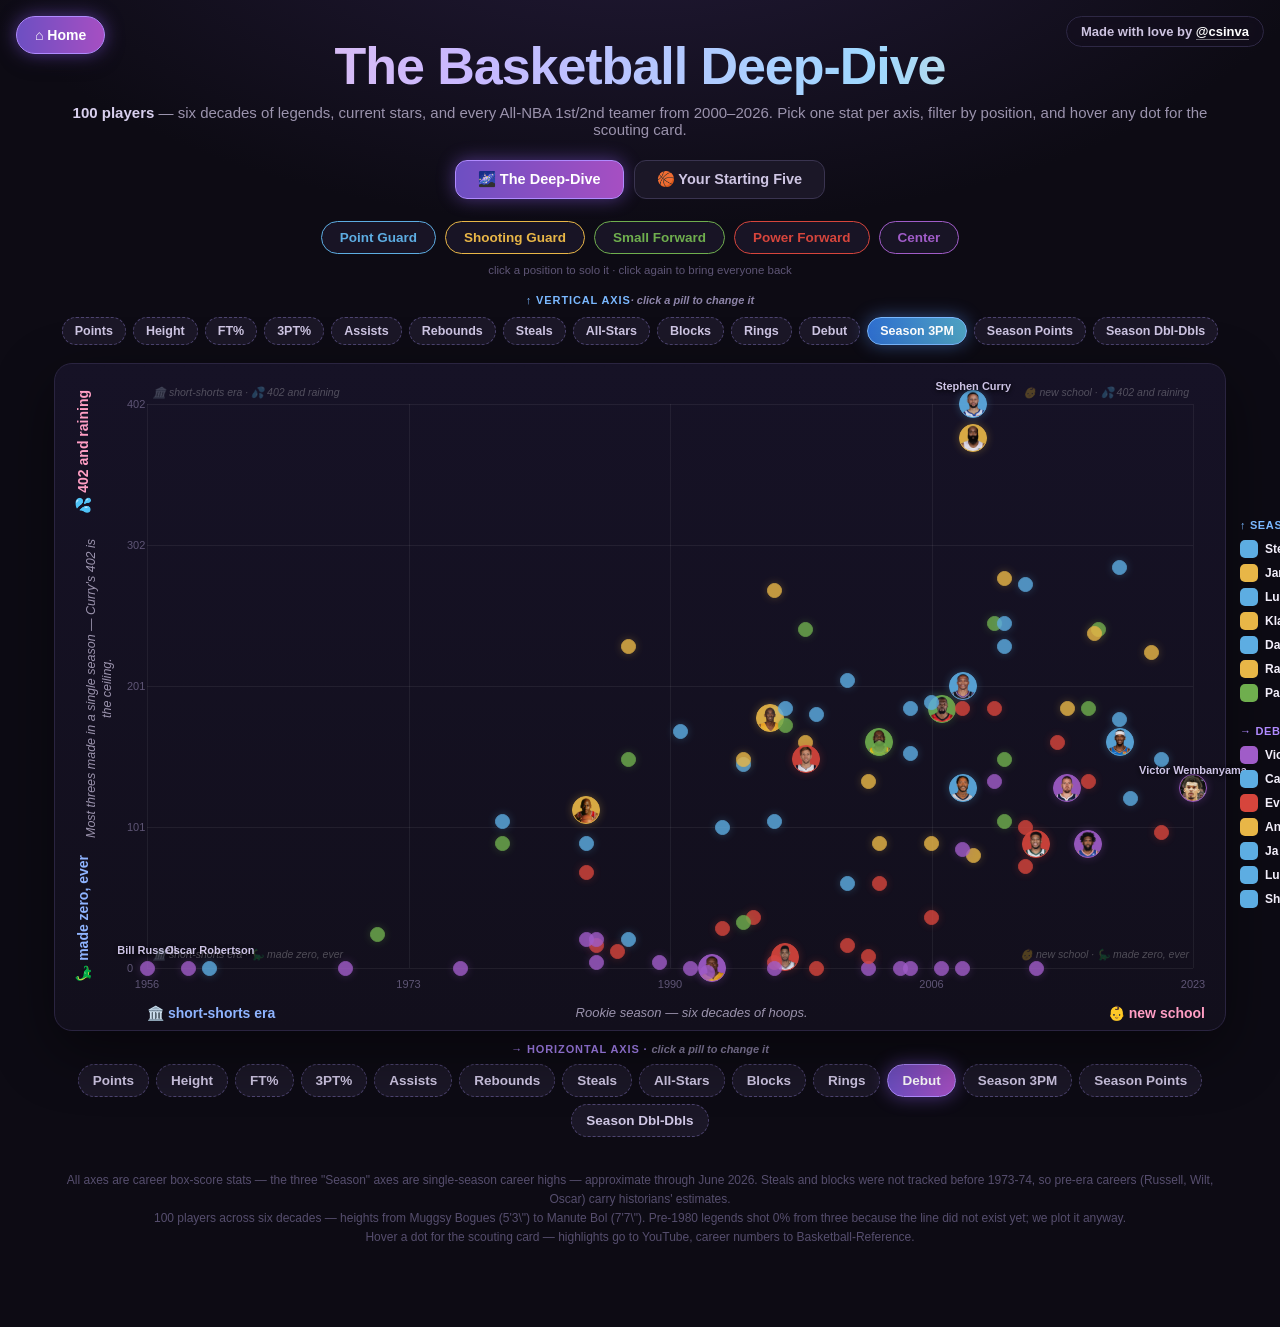
==== commit 23ce9262: "update numerical axes and styling" ====
--- a/basketball.html
+++ b/basketball.html
@@ -3,7 +3,7 @@
 <head>
 <meta charset="UTF-8">
 <meta name="viewport" content="width=device-width, initial-scale=1.0">
-<title>The Basketball Spectrum — every legend, every stat</title>
+<title>The Basketball Deep-Dive — every legend, every stat</title>
 <style>
   :root {
     --bg: #0d0b14;
@@ -401,16 +401,16 @@
 </style>
 </head>
 <body>
-<a class="home-btn" href="index.html" title="Back to The Spectra">⌂ Home</a>
+<a class="home-btn" href="index.html" title="Back to deep-dive">⌂ Home</a>
 <div class="made-by">Made with love by <a href="https://x.com/csinva" target="_blank" rel="noopener">@csinva</a></div>
 <div class="wrap">
   <header>
-    <h1>The Basketball Spectrum</h1>
+    <h1>The Basketball Deep-Dive</h1>
     <div class="sub"><b>100 players</b> — six decades of legends, current stars, and every All-NBA 1st/2nd teamer from 2000–2026. Pick one stat per axis, filter by position, and hover any dot for the scouting card.</div>
   </header>
 
   <nav class="tabs">
-    <button class="tab active" data-page="spectrum">🌌 The Spectrum</button>
+    <button class="tab active" data-page="spectrum">🌌 The Deep-Dive</button>
     <button class="tab" data-page="aura">🏀 Your Starting Five</button>
   </nav>
 
@@ -459,7 +459,9 @@
 
 <script>
 const ART = {};
-const FACES = {"Michael Jordan": "[data-uri]", "Stephen Curry": "[data-uri]", "LeBron James": "[data-uri]", "Tim Duncan": "[data-uri]", "Shaquille O'Neal": "[data-uri]", "Nikola Jokic": "[data-uri]", "Joel Embiid": "[data-uri]", "Shai Gilgeous-Alexander": "[data-uri]", "Giannis Antetokounmpo": "[data-uri]", "James Harden": "[data-uri]", "Russell Westbrook": "[data-uri]", "Kevin Durant": "[data-uri]", "Derrick Rose": "[data-uri]", "Kobe Bryant": "[data-uri]", "Dirk Nowitzki": "[data-uri]"};
+const FACES = {
+  "Victor Wembanyama": "[data-uri]",
+  "Michael Jordan": "[data-uri]", "Stephen Curry": "[data-uri]", "LeBron James": "[data-uri]", "Tim Duncan": "[data-uri]", "Shaquille O'Neal": "[data-uri]", "Nikola Jokic": "[data-uri]", "Joel Embiid": "[data-uri]", "Shai Gilgeous-Alexander": "[data-uri]", "Giannis Antetokounmpo": "[data-uri]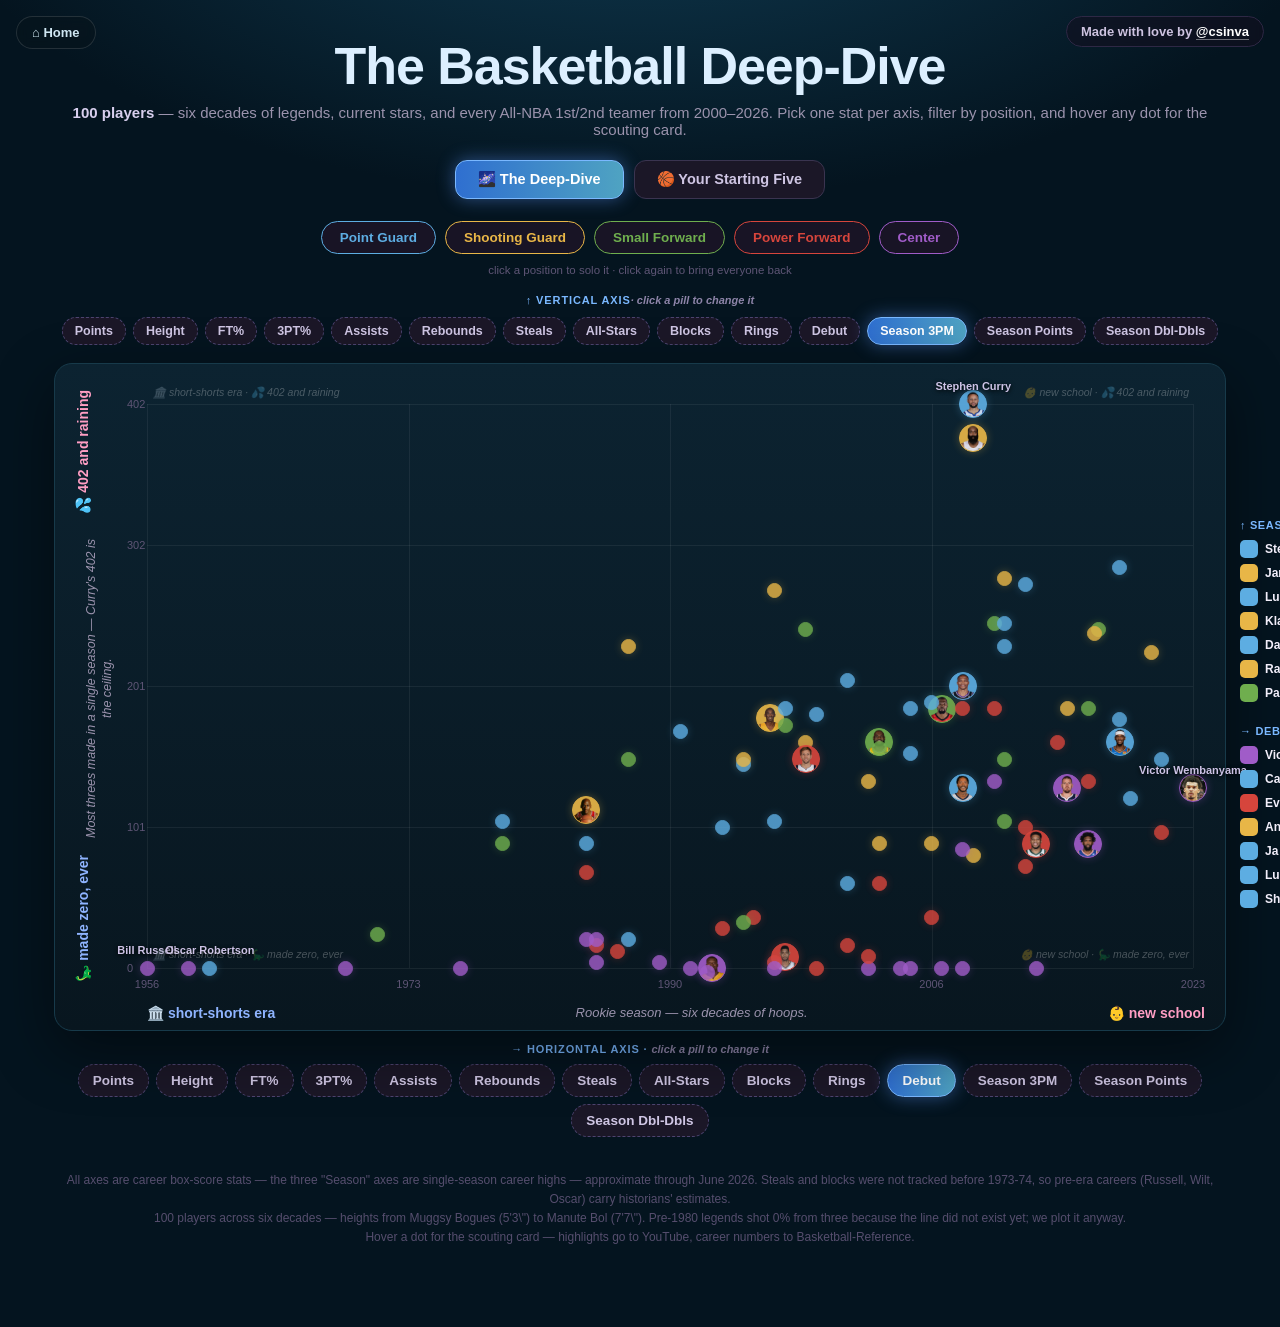
==== commit 778039cb: "Theme polish: ocean palette, blue buttons, solid titles, clean home button, fish favicon - Shift dee" ====
--- a/basketball.html
+++ b/basketball.html
@@ -3,39 +3,11 @@
 <head>
 <meta charset="UTF-8">
 <meta name="viewport" content="width=device-width, initial-scale=1.0">
+<link rel="icon" type="image/svg+xml" href="assets/favicon.svg">
 <title>The Basketball Deep-Dive — every legend, every stat</title>
+<link rel="stylesheet" href="assets/deepdive.css">
 <style>
-  :root {
-    --bg: #0d0b14;
-    --panel: #16131f;
-    --ink: #f2eefa;
-    --muted: #9b93ad;
-  }
-  * { box-sizing: border-box; margin: 0; padding: 0; }
-  body {
-    background: radial-gradient(1200px 600px at 50% -10%, #241b3a 0%, var(--bg) 60%);
-    color: var(--ink);
-    font-family: -apple-system, "Segoe UI", Helvetica, Arial, sans-serif;
-    min-height: 100vh;
-    overflow-x: hidden;
-  }
-  .wrap { max-width: 1220px; margin: 0 auto; padding: 36px 24px 80px; }
-
-  header { text-align: center; margin-bottom: 6px; }
-  h1 {
-    font-size: clamp(30px, 5vw, 52px);
-    letter-spacing: -0.02em;
-    background: linear-gradient(90deg, #f6c4e1, #c9b8ff 35%, #9fd8ff 70%, #ffe2a8);
-    -webkit-background-clip: text;
-    background-clip: text;
-    color: transparent;
-    font-weight: 800;
-  }
-  .sub { color: var(--muted); margin-top: 8px; font-size: 15px; }
-  .sub b { color: #d8cfee; }
-
-  /* album cover strip */
-  .covers { display: flex; justify-content: center; flex-wrap: wrap; margin: 22px 0 4px; padding: 0 10px; }
+  /* text filter chips (this page uses chips, not album thumbnails) */
   .covers { gap: 9px; }
   .pos-chip {
     background: #181425; border: 1.5px solid; border-radius: 999px;
@@ -44,360 +16,12 @@
   }
   .pos-chip:hover { transform: translateY(-2px); }
   .pos-chip.solo { box-shadow: 0 0 16px currentColor; background: #241b3a; }
-  .covers-hint { text-align: center; color: #5e5575; font-size: 11.5px; margin-top: 10px; }
-
-  /* metric pills — docked to the axis they control */
-  .pill {
-    border: 1px dashed #4d4470; background: #1b1727; color: #cfc6e4;
-    padding: 8px 14px; border-radius: 999px; cursor: pointer;
-    font-size: 13.5px; font-weight: 600; transition: all .2s ease;
-    user-select: none;
-  }
-  .pill:hover { border-color: #b08aff; transform: translateY(-1px) scale(1.04); background: #251d3a; }
-  .pill.active {
-    background: linear-gradient(90deg, #6d4fc2, #a64fc2);
-    border: 1px solid #b08aff; color: #fff;
-    box-shadow: 0 0 18px rgba(150, 100, 255, .45);
-  }
-  .pill.activeY {
-    background: linear-gradient(90deg, #2f6fd0, #4fa3c2);
-    border: 1px solid #7ab8ff; color: #fff;
-    box-shadow: 0 0 18px rgba(90, 150, 255, .45);
-  }
-  .chart-zone { position: relative; margin-top: 18px; }
-  .chart-main { width: 100%; }
-  .axis-picker .picker-cap {
-    font-size: 11px; font-weight: 800; text-transform: uppercase; letter-spacing: .08em;
-  }
-  .axis-picker .picker-cap span {
-    color: #8d84a8; font-weight: 600; letter-spacing: 0; text-transform: none; font-style: italic;
-  }
-  .axis-picker.y {
-    position: absolute; right: 100%; top: 50%; transform: translateY(-50%);
-    display: flex; flex-direction: column; gap: 6px; align-items: flex-end;
-    width: 178px; padding-right: 12px;
-  }
-  .axis-picker.y .picker-cap { color: #7ab8ff; text-align: right; margin-bottom: 4px; }
-  .axis-picker.y .pill { padding: 6px 12px; font-size: 12.5px; }
-  .axis-picker.x {
-    display: flex; flex-wrap: wrap; gap: 7px; justify-content: center; align-items: center;
-    margin-top: 12px;
-  }
-  .axis-picker.x .picker-cap { color: #b08aff; width: 100%; text-align: center; margin-bottom: 2px; }
-  @keyframes capNudge { 0%, 100% { transform: translateX(0); } 50% { transform: translateX(3px); } }
-  .picker-cap b { display: inline-block; animation: capNudge 2.2s ease-in-out infinite; }
-  @media (max-width: 1610px) {
-    .axis-picker.y {
-      position: static; transform: none; width: auto; padding-right: 0;
-      flex-direction: row; flex-wrap: wrap; justify-content: center; align-items: center;
-      margin-bottom: 10px; gap: 7px;
-    }
-    .axis-picker.y .picker-cap { width: 100%; text-align: center; }
-    .axis-picker.y .picker-cap br { display: none; }
-    .axis-picker.y .picker-cap span::before { content: "· "; }
-    .side-boards { display: none; }
-  }
-  .xblurb {
-    flex: 1; text-align: center; color: var(--muted); font-size: 13px;
-    font-style: italic; font-weight: 500; line-height: 1.35; padding: 0 10px;
-  }
-  .yblurb {
-    position: absolute; left: 16px; top: 50%; transform: translateY(-50%) rotate(180deg);
-    writing-mode: vertical-rl; max-height: 68%;
-    color: var(--muted); font-size: 12.5px; font-style: italic; line-height: 1.3;
-    text-align: center;
-  }
-
-  /* chart */
-  .chart-card {
-    position: relative; margin-top: 18px;
-    background: linear-gradient(180deg, #161226 0%, #120f1c 100%);
-    border: 1px solid #2a2440; border-radius: 18px;
-    padding: 14px 12px 6px;
-    box-shadow: 0 20px 60px rgba(0,0,0,.45);
-  }
-  .axis-labels {
-    display: flex; justify-content: space-between; align-items: center;
-    font-size: 14px; font-weight: 700; padding: 6px 8px 2px 80px;
-  }
-  .axis-labels .lo { color: #8fb4ff; }
-  .axis-labels .hi { color: #ff9ec4; }
-  #stage { position: relative; width: 100%; height: 620px; }
-  .gridline {
-    position: absolute; top: 26px; bottom: 30px; width: 1px;
-    background: #ffffff10;
-  }
-  .gridlineH {
-    position: absolute; left: 80px; right: 20px; height: 1px;
-    background: #ffffff10;
-  }
-  .gridtick {
-    position: absolute; bottom: 8px; transform: translateX(-50%);
-    color: #5e5575; font-size: 11px;
-  }
-  .gridtickY {
-    position: absolute; left: 60px; transform: translateY(-50%);
-    color: #5e5575; font-size: 11px;
-  }
-  .ylab {
-    position: absolute; writing-mode: vertical-rl; transform: rotate(180deg);
-    font-size: 14px; font-weight: 700; left: 8px;
-  }
-  .ylab.hi { top: 12px; color: #ff9ec4; }
-  .ylab.lo { bottom: 16px; color: #8fb4ff; }
-  .ylab .up { display: inline-block; transform: rotate(90deg); }
-  .corner {
-    position: absolute; font-size: 10.5px; color: #ffffff42; pointer-events: none;
-    font-style: italic; max-width: 230px; line-height: 1.3; z-index: 1;
-  }
-  .dot {
-    position: absolute; border-radius: 50%; opacity: .82;
-    width: 15px; height: 15px; margin: -7.5px 0 0 -7.5px;
-    cursor: pointer;
-    background-size: cover; background-position: center;
-    transition: left 1s cubic-bezier(.22,1,.36,1), top 1s cubic-bezier(.22,1,.36,1),
-                opacity .35s ease, transform .15s ease;
-  }
-  .dot:hover { transform: scale(2.2); z-index: 50; opacity: 1; }
+  #tip .t-play.bref { background: #e8731a; }
+  @media (max-width: 700px) { .pos-chip { padding: 6px 12px; font-size: 12px; } }
+  /* photo dots */
+  .dot { opacity: .82; }
+  .dot:hover { opacity: 1; }
   .dot.face { width: 28px; height: 28px; margin: -14px 0 0 -14px; opacity: .92; }
-  .dot.dim { opacity: .06; pointer-events: none; }
-  .dot-label {
-    position: absolute; font-size: 11px; color: #cdc3e6; white-space: nowrap;
-    transform: translate(-50%, -24px); pointer-events: none;
-    text-shadow: 0 1px 4px #000;
-    transition: left 1s cubic-bezier(.22,1,.36,1), top 1s cubic-bezier(.22,1,.36,1), opacity .4s;
-    font-weight: 600;
-  }
-
-  /* tooltip */
-  #tip {
-    position: fixed; z-index: 100; pointer-events: none;
-    background: #1d1830f2; border: 1px solid #4d4170;
-    border-radius: 12px; padding: 12px 14px; max-width: 330px;
-    font-size: 13px; line-height: 1.45;
-    box-shadow: 0 12px 40px rgba(0,0,0,.6);
-    opacity: 0; transition: opacity .12s;
-  }
-  #tip .t-head { display: flex; gap: 10px; align-items: center; }
-  #tip .t-cover { width: 46px; height: 46px; border-radius: 8px; flex: none; object-fit: cover; border: 1px solid #ffffff30; }
-  #tip .t-title { font-weight: 800; font-size: 14.5px; }
-  #tip .t-album { font-size: 12px; margin-top: 1px; }
-  #tip .t-score { font-weight: 700; color: #ffd9ec; }
-  #tip .t-note { color: #b7add0; font-style: italic; margin-top: 7px; }
-  #tip .t-metric { margin-top: 7px; }
-  #tip .t-play {
-    display: inline-flex; align-items: center; gap: 6px; margin-top: 9px;
-    background: #1DB954; color: #fff; font-weight: 800; font-size: 12px;
-    padding: 5px 12px; border-radius: 999px; text-decoration: none; transition: transform .12s;
-  }
-  #tip .t-play:hover { transform: scale(1.06); }
-  #tip .t-play.yt { background: #cc0000; }
-  #tip .t-play.bref { background: #e8731a; }
-  #tip .t-actions { display: flex; gap: 8px; }
-
-  /* simplified leaderboard in the right gutter */
-  .side-boards {
-    position: absolute; left: 100%; top: 50%; transform: translateY(-50%);
-    width: 196px; padding-left: 14px; display: flex; flex-direction: column; gap: 20px;
-  }
-  .sb-cap {
-    font-size: 11px; font-weight: 800; text-transform: uppercase;
-    letter-spacing: .06em; margin-bottom: 6px;
-  }
-  .sb-cap.x { color: #b08aff; }
-  .sb-cap.y { color: #7ab8ff; }
-  .sb-cap span { color: #6a6184; font-weight: 600; text-transform: none; letter-spacing: 0; }
-  .sb-row { display: flex; align-items: center; gap: 7px; padding: 3px 0; font-size: 12px; }
-  .sb-row img, .sb-dot { width: 18px; height: 18px; border-radius: 5px; flex: none; object-fit: cover; }
-  .sb-nm { white-space: nowrap; overflow: hidden; text-overflow: ellipsis; flex: 1; min-width: 0; font-weight: 600; }
-  .sb-v { color: #ffd9ec; font-weight: 800; font-size: 11.5px; }
-
-  .corner.tl { left: 86px; top: 8px; }
-  .corner.tr { right: 24px; top: 8px; text-align: right; }
-  .corner.bl { left: 86px; bottom: 36px; }
-  .corner.br { right: 24px; bottom: 36px; text-align: right; }
-
-  /* tabs */
-  .tabs { display: flex; justify-content: center; gap: 10px; margin-top: 22px; }
-  .tab {
-    background: #1b1727; border: 1px solid #3a3450; color: #cfc6e4;
-    padding: 10px 22px; border-radius: 12px; font-size: 14.5px; font-weight: 700; cursor: pointer;
-    transition: all .2s;
-  }
-  .tab:hover { border-color: #6f5fa8; transform: translateY(-1px); }
-  .tab.active {
-    background: linear-gradient(90deg, #6d4fc2, #a64fc2); border-color: #b08aff; color: #fff;
-    box-shadow: 0 0 18px rgba(150, 100, 255, .45);
-  }
-  .page.hidden { display: none; }
-
-  /* aura page */
-  .aura-intro { text-align: center; color: var(--muted); margin: 26px auto 18px; max-width: 640px; font-size: 15px; line-height: 1.55; }
-  .picker { position: relative; max-width: 520px; margin: 0 auto; }
-  #songSearch {
-    width: 100%; padding: 13px 18px; border-radius: 14px; border: 1px solid #3a3450;
-    background: #1b1727; color: var(--ink); font-size: 15px; outline: none;
-  }
-  #songSearch:focus { border-color: #b08aff; box-shadow: 0 0 14px rgba(150,100,255,.3); }
-  #suggest {
-    position: absolute; top: calc(100% + 6px); left: 0; right: 0; z-index: 40; display: none;
-    background: #1d1830; border: 1px solid #4d4170; border-radius: 12px;
-    max-height: 320px; overflow-y: auto;
-    box-shadow: 0 14px 40px rgba(0,0,0,.6);
-  }
-  .sg { display: flex; align-items: center; gap: 10px; padding: 9px 13px; cursor: pointer; font-size: 14px; }
-  .sg:hover { background: #2b2344; }
-  .sg img, .sg .cv-fallback { width: 28px; height: 28px; border-radius: 6px; flex: none; }
-  .sg-al { margin-left: auto; font-size: 11.5px; }
-  #chips { display: flex; flex-wrap: wrap; gap: 8px; justify-content: center; margin: 16px auto; max-width: 700px; min-height: 38px; }
-  .chip {
-    display: flex; align-items: center; gap: 8px; background: #1b1727; border: 1px solid #3a3450;
-    padding: 6px 12px 6px 7px; border-radius: 999px; font-size: 13.5px; font-weight: 600;
-  }
-  .chip img { width: 24px; height: 24px; border-radius: 50%; }
-  .chip .x { cursor: pointer; color: #6a6184; font-size: 12px; }
-  .chip .x:hover { color: #ff9ec4; }
-  #auraBtn {
-    display: block; margin: 6px auto 0; padding: 13px 30px; border-radius: 999px; border: none;
-    font-size: 15.5px; font-weight: 800; cursor: pointer; color: #fff;
-    background: linear-gradient(90deg, #6d4fc2, #d44fc2);
-    box-shadow: 0 0 22px rgba(180,100,255,.4); transition: all .2s;
-  }
-  #auraBtn:disabled { opacity: .4; cursor: not-allowed; box-shadow: none; }
-  #auraBtn:not(:disabled):hover { transform: translateY(-2px) scale(1.02); }
-  .aura-card {
-    margin: 28px auto 0; max-width: 780px; background: linear-gradient(180deg, #161226, #120f1c);
-    border: 1px solid #2a2440; border-radius: 18px; padding: 26px 28px;
-    box-shadow: 0 20px 60px rgba(0,0,0,.45);
-  }
-  .aura-headline { text-align: center; font-size: 17px; margin-bottom: 22px; line-height: 1.5; }
-  .aura-flex { display: flex; gap: 30px; align-items: center; justify-content: center; flex-wrap: wrap; }
-  .donut-wrap { position: relative; width: 220px; height: 220px; }
-  #auraResult circle { transition: stroke-dasharray 1.1s cubic-bezier(.22,1,.36,1); }
-  .donut-center {
-    position: absolute; inset: 0; display: flex; flex-direction: column; align-items: center; justify-content: center;
-    font-size: 40px; pointer-events: none;
-  }
-  .donut-center small { font-size: 11.5px; color: var(--muted); font-weight: 700; margin-top: 2px; max-width: 130px; text-align: center; line-height: 1.25; }
-  .aura-bars { flex: 1; min-width: 280px; max-width: 380px; }
-  .aura-row { display: flex; align-items: center; gap: 9px; margin: 11px 0; font-size: 13.5px; }
-  .ar-emoji { width: 22px; text-align: center; }
-  .ar-name { width: 152px; font-weight: 700; line-height: 1.2; }
-  .ar-track { flex: 1; height: 9px; background: #ffffff0e; border-radius: 9px; overflow: hidden; }
-  .ar-fill { height: 100%; width: 0; border-radius: 9px; transition: width 1.1s cubic-bezier(.22,1,.36,1); }
-  .ar-pct { width: 42px; text-align: right; font-weight: 800; }
-  .aura-songs { display: flex; align-items: center; gap: 6px; justify-content: center; margin-top: 24px; flex-wrap: wrap; }
-  .aura-songs img { width: 26px; height: 26px; border-radius: 6px; border: 1px solid #ffffff22; }
-  .aura-songs span { color: #7d7494; font-size: 11.5px; margin-left: 6px; }
-  .aura-story { margin-top: 26px; border-top: 1px dashed #ffffff18; padding-top: 20px; }
-  .as-head {
-    text-align: center; font-size: 13px; font-weight: 800; letter-spacing: .14em;
-    text-transform: uppercase; color: #c9b8ff; margin-bottom: 10px;
-  }
-  .as-signs { text-align: center; font-size: 12.5px; color: #9b93ad; margin-bottom: 14px; }
-  .aura-story p {
-    font-size: 14.5px; line-height: 1.8; color: #d8cfee;
-    margin: 0 auto 14px; max-width: 620px; text-align: left;
-  }
-  .as-sub {
-    text-align: center; font-size: 12px; font-weight: 800; letter-spacing: .12em;
-    text-transform: uppercase; color: #c9b8ff; margin: 22px 0 10px;
-  }
-  .as-todo { list-style: none; max-width: 620px; margin: 0 auto; padding: 0; }
-  .as-todo li {
-    font-size: 14px; line-height: 1.6; color: #e8def8; padding: 8px 0 8px 2px;
-    border-bottom: 1px dashed #ffffff10;
-  }
-  .as-todo li:last-child { border-bottom: none; }
-  .as-todo li::before { content: "✦ "; color: #ffd166; }
-  .as-prophecy { color: #ffd9ec !important; }
-  .aura-loading { display: flex; flex-direction: column; align-items: center; gap: 20px; padding: 52px 0 32px; }
-  .orb {
-    width: 64px; height: 64px; border-radius: 50%;
-    background: radial-gradient(circle at 35% 35%, #e8def8, #a64fc2 55%, #4a2c8f);
-    box-shadow: 0 0 30px #a64fc288, 0 0 70px #6d4fc266;
-    animation: orbPulse 1.1s ease-in-out infinite alternate, orbHue 3s linear infinite;
-  }
-  @keyframes orbPulse { from { transform: scale(.88); } to { transform: scale(1.12); box-shadow: 0 0 45px #d44fc2aa, 0 0 90px #6d4fc288; } }
-  @keyframes orbHue { to { filter: hue-rotate(360deg); } }
-  .al-text {
-    color: #c9b8ff; font-size: 14.5px; font-weight: 700; letter-spacing: .04em;
-    animation: alFade 1s ease-in-out infinite alternate;
-  }
-  @keyframes alFade { from { opacity: .5; } to { opacity: 1; } }
-  .catalogue { max-width: 920px; margin: 40px auto 0; }
-  .cat-head {
-    text-align: center; font-size: 12px; font-weight: 800; letter-spacing: .12em;
-    text-transform: uppercase; color: #6a6184; margin-bottom: 6px;
-  }
-  .cat-era { display: flex; align-items: center; gap: 8px; font-weight: 800; font-size: 13px; margin: 20px 0 8px; }
-  .cat-era img { width: 22px; height: 22px; border-radius: 5px; }
-  .cat-era span { color: #6a6184; font-weight: 600; font-size: 11.5px; }
-  .cat-songs { display: flex; flex-wrap: wrap; gap: 6px; }
-  .cat-song {
-    font-size: 12px; padding: 5px 11px; border-radius: 999px;
-    border: 1px solid #2e2845; background: #181425; color: #c8bfdd;
-    cursor: pointer; transition: all .15s; font-family: inherit;
-  }
-  .cat-song:hover { border-color: #b08aff; transform: translateY(-1px); }
-  .cat-song.picked {
-    background: linear-gradient(90deg, #6d4fc2, #a64fc2);
-    color: #fff; border-color: #b08aff;
-  }
-  .cat-song.maxed { opacity: .35; pointer-events: none; }
-
-  .home-btn {
-    position: fixed; top: 16px; left: 16px; z-index: 60;
-    display: flex; align-items: center; gap: 7px;
-    padding: 10px 18px; border-radius: 999px;
-    background: linear-gradient(90deg, #6d4fc2, #a64fc2);
-    border: 1px solid #b08aff; color: #fff;
-    font-size: 14px; font-weight: 800; text-decoration: none;
-    box-shadow: 0 0 18px rgba(150, 100, 255, .5), 0 6px 20px rgba(0, 0, 0, .4);
-    transition: all .2s;
-  }
-  .home-btn:hover {
-    transform: translateY(-2px) scale(1.05);
-    box-shadow: 0 0 28px rgba(150, 100, 255, .75), 0 8px 24px rgba(0, 0, 0, .4);
-  }
-  .made-by {
-    position: fixed; top: 16px; right: 16px; z-index: 60;
-    color: #cdc3e0; font-size: 13px; font-weight: 600;
-    background: rgba(20, 16, 32, .55); padding: 7px 14px; border-radius: 999px;
-    border: 1px solid #2e2845; backdrop-filter: blur(4px);
-  }
-  .made-by a { color: #fff; font-weight: 800; text-decoration: none; border-bottom: 1px solid #ffffff66; }
-  @media (max-width: 700px) {
-    .home-btn { top: 10px; left: 10px; padding: 8px 13px; font-size: 13px; }
-    .made-by { display: none; }
-  }
-
-  footer { text-align: center; color: #564e6e; font-size: 12px; margin-top: 34px; line-height: 1.6; }
-
-  /* mobile adaptations — same layout, scaled for small screens */
-  @media (max-width: 700px) {
-    .wrap { padding: 20px 12px 60px; }
-    .sub { font-size: 13.5px; }
-    .pos-chip { padding: 6px 12px; font-size: 12px; }
-    .tabs { gap: 8px; }
-    .tab { padding: 8px 16px; font-size: 13px; }
-    .pill { padding: 7px 11px; font-size: 12px; }
-    .axis-picker.y .pill { padding: 6px 10px; font-size: 11.5px; }
-    .chart-card { padding: 10px 8px 4px; border-radius: 14px; }
-    #stage { height: 460px; }
-    .yblurb, .corner { display: none; }
-    .gridlineH { left: 52px; }
-    .gridtickY { left: 32px; }
-    .ylab { font-size: 12px; }
-    .axis-labels { padding: 4px 6px 2px 52px; font-size: 12px; }
-    .xblurb { font-size: 11px; padding: 0 6px; }
-    .dot-label { font-size: 10px; }
-    #tip { max-width: min(330px, calc(100vw - 24px)); font-size: 12.5px; }
-    .aura-intro { font-size: 13.5px; margin: 18px auto 14px; }
-    .aura-card { padding: 18px 14px; }
-    .aura-headline { font-size: 15px; }
-    .ar-name { width: 126px; font-size: 12px; }
-  }
 </style>
 </head>
 <body>
@@ -460,8 +84,8 @@
 <script>
 const ART = {};
 const FACES = {
-  "Victor Wembanyama": "[data-uri]",
-  "Michael Jordan": "[data-uri]", "Stephen Curry": "[data-uri]", "LeBron James": "[data-uri]", "Tim Duncan": "[data-uri]", "Shaquille O'Neal": "[data-uri]", "Nikola Jokic": "[data-uri]", "Joel Embiid": "[data-uri]", "Shai Gilgeous-Alexander": "[data-uri]", "Giannis Antetokounmpo": "[data-uri]", "James Harden": "[data-uri]", "Russell Westbrook": "[data-uri]", "Kevin Durant": "[data-uri]", "Derrick Rose": "[data-uri]", "Kobe Bryant": "[data-uri]", "Dirk Nowitzki": "[data-uri]"};
+  "Victor Wembanyama": "assets/img/basketball/victor-wembanyama.jpg",
+  "Michael Jordan": "assets/img/basketball/michael-jordan.png", "Stephen Curry": "assets/img/basketball/stephen-curry.png", "LeBron James": "assets/img/basketball/lebron-james.png", "Tim Duncan": "assets/img/basketball/tim-duncan.png", "Shaquille O'Neal": "assets/img/basketball/shaquille-o-neal.png", "Nikola Jokic": "assets/img/basketball/nikola-jokic.png", "Joel Embiid": "assets/img/basketball/joel-embiid.png", "Shai Gilgeous-Alexander": "assets/img/basketball/shai-gilgeous-alexander.png", "Giannis Antetokounmpo": "assets/img/basketball/giannis-antetokounmpo.png", "James Harden": "assets/img/basketball/james-harden.png", "Russell Westbrook": "assets/img/basketball/russell-westbrook.png", "Kevin Durant": "assets/img/basketball/kevin-durant.png", "Derrick Rose": "assets/img/basketball/derrick-rose.png", "Kobe Bryant": "assets/img/basketball/kobe-bryant.png", "Dirk Nowitzki": "assets/img/basketball/dirk-nowitzki.png"};
 
 // ---------------- albums & colors ----------------
 const ALBUMS = {
--- a/assets/deepdive.css
+++ b/assets/deepdive.css
@@ -0,0 +1,386 @@
+  :root {
+    --bg: #04141f;
+    --panel: #0d2330;
+    --ink: #f2eefa;
+    --muted: #9b93ad;
+  }
+  * { box-sizing: border-box; margin: 0; padding: 0; }
+  body {
+    background: radial-gradient(1200px 600px at 50% -12%, #103e56 0%, var(--bg) 60%);
+    color: var(--ink);
+    font-family: -apple-system, "Segoe UI", Helvetica, Arial, sans-serif;
+    min-height: 100vh;
+    overflow-x: hidden;
+  }
+  .wrap { max-width: 1220px; margin: 0 auto; padding: 36px 24px 80px; }
+
+  header { text-align: center; margin-bottom: 6px; }
+  h1 {
+    font-size: clamp(30px, 5vw, 52px);
+    letter-spacing: -0.02em;
+    color: #dcefff;
+    font-weight: 800;
+  }
+  .sub { color: var(--muted); margin-top: 8px; font-size: 15px; }
+  .sub b { color: #d8cfee; }
+
+  /* album cover strip */
+  .covers { display: flex; justify-content: center; flex-wrap: wrap; margin: 22px 0 4px; padding: 0 10px; }
+  .covers img {
+    width: 58px; height: 58px; border-radius: 10px; margin: 0 -7px;
+    border: 2px solid var(--ec, #ffffff2a); box-shadow: 0 8px 24px rgba(0,0,0,.55);
+    cursor: pointer; transition: transform .18s ease, border-color .18s;
+    object-fit: cover;
+  }
+  .covers img:nth-child(odd)  { transform: rotate(-4deg); }
+  .covers img:nth-child(even) { transform: rotate(4deg) translateY(4px); }
+  .covers img:hover { transform: rotate(0) scale(1.55) !important; z-index: 5; position: relative; border-color: #fff; }
+  .covers img.solo { border-color: #ffd166; box-shadow: 0 0 18px #ffd16688; }
+  .covers-hint { text-align: center; color: #5e5575; font-size: 11.5px; margin-top: 10px; }
+
+  /* metric pills — docked to the axis they control */
+  .pill {
+    border: 1px dashed #4d4470; background: #1b1727; color: #cfc6e4;
+    padding: 8px 14px; border-radius: 999px; cursor: pointer;
+    font-size: 13.5px; font-weight: 600; transition: all .2s ease;
+    user-select: none;
+  }
+  .pill:hover { border-color: #7ab8ff; transform: translateY(-1px) scale(1.04); background: #173247; }
+  .pill.active {
+    background: linear-gradient(90deg, #2f6fd0, #4fa3c2);
+    border: 1px solid #7ab8ff; color: #fff;
+    box-shadow: 0 0 18px rgba(90, 150, 255, .45);
+  }
+  .pill.activeY {
+    background: linear-gradient(90deg, #2f6fd0, #4fa3c2);
+    border: 1px solid #7ab8ff; color: #fff;
+    box-shadow: 0 0 18px rgba(90, 150, 255, .45);
+  }
+  .chart-zone { position: relative; margin-top: 18px; }
+  .chart-main { width: 100%; }
+  .axis-picker .picker-cap {
+    font-size: 11px; font-weight: 800; text-transform: uppercase; letter-spacing: .08em;
+  }
+  .axis-picker .picker-cap span {
+    color: #8d84a8; font-weight: 600; letter-spacing: 0; text-transform: none; font-style: italic;
+  }
+  .axis-picker.y {
+    position: absolute; right: 100%; top: 50%; transform: translateY(-50%);
+    display: flex; flex-direction: column; gap: 6px; align-items: flex-end;
+    width: 178px; padding-right: 12px;
+  }
+  .axis-picker.y .picker-cap { color: #7ab8ff; text-align: right; margin-bottom: 4px; }
+  .axis-picker.y .pill { padding: 6px 12px; font-size: 12.5px; }
+  .axis-picker.x {
+    display: flex; flex-wrap: wrap; gap: 7px; justify-content: center; align-items: center;
+    margin-top: 12px;
+  }
+  .axis-picker.x .picker-cap { color: #7ab8ff; width: 100%; text-align: center; margin-bottom: 2px; }
+  @keyframes capNudge { 0%, 100% { transform: translateX(0); } 50% { transform: translateX(3px); } }
+  .picker-cap b { display: inline-block; animation: capNudge 2.2s ease-in-out infinite; }
+  @media (max-width: 1610px) {
+    .axis-picker.y {
+      position: static; transform: none; width: auto; padding-right: 0;
+      flex-direction: row; flex-wrap: wrap; justify-content: center; align-items: center;
+      margin-bottom: 10px; gap: 7px;
+    }
+    .axis-picker.y .picker-cap { width: 100%; text-align: center; }
+    .axis-picker.y .picker-cap br { display: none; }
+    .axis-picker.y .picker-cap span::before { content: "· "; }
+    .side-boards { display: none; }
+  }
+  .xblurb {
+    flex: 1; text-align: center; color: var(--muted); font-size: 13px;
+    font-style: italic; font-weight: 500; line-height: 1.35; padding: 0 10px;
+  }
+  .yblurb {
+    position: absolute; left: 16px; top: 50%; transform: translateY(-50%) rotate(180deg);
+    writing-mode: vertical-rl; max-height: 68%;
+    color: var(--muted); font-size: 12.5px; font-style: italic; line-height: 1.3;
+    text-align: center;
+  }
+
+  /* chart */
+  .chart-card {
+    position: relative; margin-top: 18px;
+    background: linear-gradient(180deg, #0c2331 0%, #08161f 100%);
+    border: 1px solid #173a4a; border-radius: 18px;
+    padding: 14px 12px 6px;
+    box-shadow: 0 20px 60px rgba(0,0,0,.45);
+  }
+  .axis-labels {
+    display: flex; justify-content: space-between; align-items: center;
+    font-size: 14px; font-weight: 700; padding: 6px 8px 2px 80px;
+  }
+  .axis-labels .lo { color: #8fb4ff; }
+  .axis-labels .hi { color: #ff9ec4; }
+  #stage { position: relative; width: 100%; height: 620px; }
+  .gridline {
+    position: absolute; top: 26px; bottom: 30px; width: 1px;
+    background: #ffffff10;
+  }
+  .gridlineH {
+    position: absolute; left: 80px; right: 20px; height: 1px;
+    background: #ffffff10;
+  }
+  .gridtick {
+    position: absolute; bottom: 8px; transform: translateX(-50%);
+    color: #5e5575; font-size: 11px;
+  }
+  .gridtickY {
+    position: absolute; left: 60px; transform: translateY(-50%);
+    color: #5e5575; font-size: 11px;
+  }
+  .ylab {
+    position: absolute; writing-mode: vertical-rl; transform: rotate(180deg);
+    font-size: 14px; font-weight: 700; left: 8px;
+  }
+  .ylab.hi { top: 12px; color: #ff9ec4; }
+  .ylab.lo { bottom: 16px; color: #8fb4ff; }
+  .ylab .up { display: inline-block; transform: rotate(90deg); }
+  .corner {
+    position: absolute; font-size: 10.5px; color: #ffffff42; pointer-events: none;
+    font-style: italic; max-width: 230px; line-height: 1.3; z-index: 1;
+  }
+  .dot {
+    position: absolute; border-radius: 50%;
+    width: 15px; height: 15px; margin: -7.5px 0 0 -7.5px;
+    cursor: pointer;
+    background-size: cover; background-position: center;
+    transition: left 1s cubic-bezier(.22,1,.36,1), top 1s cubic-bezier(.22,1,.36,1),
+                opacity .35s ease, transform .15s ease;
+  }
+  .dot:hover { transform: scale(2.2); z-index: 50; }
+  .dot.dim { opacity: .06; pointer-events: none; }
+  .dot-label {
+    position: absolute; font-size: 11px; color: #cdc3e6; white-space: nowrap;
+    transform: translate(-50%, -24px); pointer-events: none;
+    text-shadow: 0 1px 4px #000;
+    transition: left 1s cubic-bezier(.22,1,.36,1), top 1s cubic-bezier(.22,1,.36,1), opacity .4s;
+    font-weight: 600;
+  }
+
+  /* tooltip */
+  #tip {
+    position: fixed; z-index: 100; pointer-events: none;
+    background: #1d1830f2; border: 1px solid #4d4170;
+    border-radius: 12px; padding: 12px 14px; max-width: 330px;
+    font-size: 13px; line-height: 1.45;
+    box-shadow: 0 12px 40px rgba(0,0,0,.6);
+    opacity: 0; transition: opacity .12s;
+  }
+  #tip .t-head { display: flex; gap: 10px; align-items: center; }
+  #tip .t-cover { width: 46px; height: 46px; border-radius: 8px; flex: none; object-fit: cover; border: 1px solid #ffffff30; }
+  #tip .t-title { font-weight: 800; font-size: 14.5px; }
+  #tip .t-album { font-size: 12px; margin-top: 1px; }
+  #tip .t-score { font-weight: 700; color: #ffd9ec; }
+  #tip .t-note { color: #b7add0; font-style: italic; margin-top: 7px; }
+  #tip .t-metric { margin-top: 7px; }
+  #tip .t-play {
+    display: inline-flex; align-items: center; gap: 6px; margin-top: 9px;
+    background: #1DB954; color: #fff; font-weight: 800; font-size: 12px;
+    padding: 5px 12px; border-radius: 999px; text-decoration: none; transition: transform .12s;
+  }
+  #tip .t-play:hover { transform: scale(1.06); }
+  #tip .t-play.yt { background: #cc0000; }
+  #tip .t-actions { display: flex; gap: 8px; }
+
+  /* simplified leaderboard in the right gutter */
+  .side-boards {
+    position: absolute; left: 100%; top: 50%; transform: translateY(-50%);
+    width: 196px; padding-left: 14px; display: flex; flex-direction: column; gap: 20px;
+  }
+  .sb-cap {
+    font-size: 11px; font-weight: 800; text-transform: uppercase;
+    letter-spacing: .06em; margin-bottom: 6px;
+  }
+  .sb-cap.x { color: #7ab8ff; }
+  .sb-cap.y { color: #7ab8ff; }
+  .sb-cap span { color: #6a6184; font-weight: 600; text-transform: none; letter-spacing: 0; }
+  .sb-row { display: flex; align-items: center; gap: 7px; padding: 3px 0; font-size: 12px; }
+  .sb-row img, .sb-dot { width: 18px; height: 18px; border-radius: 5px; flex: none; object-fit: cover; }
+  .sb-nm { white-space: nowrap; overflow: hidden; text-overflow: ellipsis; flex: 1; min-width: 0; font-weight: 600; }
+  .sb-v { color: #ffd9ec; font-weight: 800; font-size: 11.5px; }
+
+  .corner.tl { left: 86px; top: 8px; }
+  .corner.tr { right: 24px; top: 8px; text-align: right; }
+  .corner.bl { left: 86px; bottom: 36px; }
+  .corner.br { right: 24px; bottom: 36px; text-align: right; }
+
+  /* tabs */
+  .tabs { display: flex; justify-content: center; gap: 10px; margin-top: 22px; }
+  .tab {
+    background: #1b1727; border: 1px solid #3a3450; color: #cfc6e4;
+    padding: 10px 22px; border-radius: 12px; font-size: 14.5px; font-weight: 700; cursor: pointer;
+    transition: all .2s;
+  }
+  .tab:hover { border-color: #6f5fa8; transform: translateY(-1px); }
+  .tab.active {
+    background: linear-gradient(90deg, #2f6fd0, #4fa3c2); border-color: #7ab8ff; color: #fff;
+    box-shadow: 0 0 18px rgba(90, 150, 255, .45);
+  }
+  .page.hidden { display: none; }
+
+  /* aura page */
+  .aura-intro { text-align: center; color: var(--muted); margin: 26px auto 18px; max-width: 640px; font-size: 15px; line-height: 1.55; }
+  .picker { position: relative; max-width: 520px; margin: 0 auto; }
+  #songSearch {
+    width: 100%; padding: 13px 18px; border-radius: 14px; border: 1px solid #3a3450;
+    background: #1b1727; color: var(--ink); font-size: 15px; outline: none;
+  }
+  #songSearch:focus { border-color: #7ab8ff; box-shadow: 0 0 14px rgba(90,150,255,.3); }
+  #suggest {
+    position: absolute; top: calc(100% + 6px); left: 0; right: 0; z-index: 40; display: none;
+    background: #1d1830; border: 1px solid #4d4170; border-radius: 12px;
+    max-height: 320px; overflow-y: auto;
+    box-shadow: 0 14px 40px rgba(0,0,0,.6);
+  }
+  .sg { display: flex; align-items: center; gap: 10px; padding: 9px 13px; cursor: pointer; font-size: 14px; }
+  .sg:hover { background: #2b2344; }
+  .sg img, .sg .cv-fallback { width: 28px; height: 28px; border-radius: 6px; flex: none; }
+  .sg-al { margin-left: auto; font-size: 11.5px; }
+  #chips { display: flex; flex-wrap: wrap; gap: 8px; justify-content: center; margin: 16px auto; max-width: 700px; min-height: 38px; }
+  .chip {
+    display: flex; align-items: center; gap: 8px; background: #1b1727; border: 1px solid #3a3450;
+    padding: 6px 12px 6px 7px; border-radius: 999px; font-size: 13.5px; font-weight: 600;
+  }
+  .chip img { width: 24px; height: 24px; border-radius: 50%; }
+  .chip .x { cursor: pointer; color: #6a6184; font-size: 12px; }
+  .chip .x:hover { color: #ff9ec4; }
+  #auraBtn {
+    display: block; margin: 6px auto 0; padding: 13px 30px; border-radius: 999px; border: none;
+    font-size: 15.5px; font-weight: 800; cursor: pointer; color: #fff;
+    background: linear-gradient(90deg, #2f6fd0, #4fa3c2);
+    box-shadow: 0 0 22px rgba(180,100,255,.4); transition: all .2s;
+  }
+  #auraBtn:disabled { opacity: .4; cursor: not-allowed; box-shadow: none; }
+  #auraBtn:not(:disabled):hover { transform: translateY(-2px) scale(1.02); }
+  .aura-card {
+    margin: 28px auto 0; max-width: 780px; background: linear-gradient(180deg, #0c2331, #08161f);
+    border: 1px solid #173a4a; border-radius: 18px; padding: 26px 28px;
+    box-shadow: 0 20px 60px rgba(0,0,0,.45);
+  }
+  .aura-headline { text-align: center; font-size: 17px; margin-bottom: 22px; line-height: 1.5; }
+  .aura-flex { display: flex; gap: 30px; align-items: center; justify-content: center; flex-wrap: wrap; }
+  .donut-wrap { position: relative; width: 220px; height: 220px; }
+  #auraResult circle { transition: stroke-dasharray 1.1s cubic-bezier(.22,1,.36,1); }
+  .donut-center {
+    position: absolute; inset: 0; display: flex; flex-direction: column; align-items: center; justify-content: center;
+    font-size: 40px; pointer-events: none;
+  }
+  .donut-center small { font-size: 11.5px; color: var(--muted); font-weight: 700; margin-top: 2px; max-width: 130px; text-align: center; line-height: 1.25; }
+  .aura-bars { flex: 1; min-width: 280px; max-width: 380px; }
+  .aura-row { display: flex; align-items: center; gap: 9px; margin: 11px 0; font-size: 13.5px; }
+  .ar-emoji { width: 22px; text-align: center; }
+  .ar-name { width: 152px; font-weight: 700; line-height: 1.2; }
+  .ar-track { flex: 1; height: 9px; background: #ffffff0e; border-radius: 9px; overflow: hidden; }
+  .ar-fill { height: 100%; width: 0; border-radius: 9px; transition: width 1.1s cubic-bezier(.22,1,.36,1); }
+  .ar-pct { width: 42px; text-align: right; font-weight: 800; }
+  .aura-songs { display: flex; align-items: center; gap: 6px; justify-content: center; margin-top: 24px; flex-wrap: wrap; }
+  .aura-songs img { width: 26px; height: 26px; border-radius: 6px; border: 1px solid #ffffff22; }
+  .aura-songs span { color: #7d7494; font-size: 11.5px; margin-left: 6px; }
+  .aura-story { margin-top: 26px; border-top: 1px dashed #ffffff18; padding-top: 20px; }
+  .as-head {
+    text-align: center; font-size: 13px; font-weight: 800; letter-spacing: .14em;
+    text-transform: uppercase; color: #c9b8ff; margin-bottom: 10px;
+  }
+  .as-signs { text-align: center; font-size: 12.5px; color: #9b93ad; margin-bottom: 14px; }
+  .aura-story p {
+    font-size: 14.5px; line-height: 1.8; color: #d8cfee;
+    margin: 0 auto 14px; max-width: 620px; text-align: left;
+  }
+  .as-sub {
+    text-align: center; font-size: 12px; font-weight: 800; letter-spacing: .12em;
+    text-transform: uppercase; color: #c9b8ff; margin: 22px 0 10px;
+  }
+  .as-todo { list-style: none; max-width: 620px; margin: 0 auto; padding: 0; }
+  .as-todo li {
+    font-size: 14px; line-height: 1.6; color: #e8def8; padding: 8px 0 8px 2px;
+    border-bottom: 1px dashed #ffffff10;
+  }
+  .as-todo li:last-child { border-bottom: none; }
+  .as-todo li::before { content: "✦ "; color: #ffd166; }
+  .as-prophecy { color: #ffd9ec !important; }
+  .aura-loading { display: flex; flex-direction: column; align-items: center; gap: 20px; padding: 52px 0 32px; }
+  .orb {
+    width: 64px; height: 64px; border-radius: 50%;
+    background: radial-gradient(circle at 35% 35%, #e8def8, #a64fc2 55%, #4a2c8f);
+    box-shadow: 0 0 30px #a64fc288, 0 0 70px #6d4fc266;
+    animation: orbPulse 1.1s ease-in-out infinite alternate, orbHue 3s linear infinite;
+  }
+  @keyframes orbPulse { from { transform: scale(.88); } to { transform: scale(1.12); box-shadow: 0 0 45px #d44fc2aa, 0 0 90px #6d4fc288; } }
+  @keyframes orbHue { to { filter: hue-rotate(360deg); } }
+  .al-text {
+    color: #c9b8ff; font-size: 14.5px; font-weight: 700; letter-spacing: .04em;
+    animation: alFade 1s ease-in-out infinite alternate;
+  }
+  @keyframes alFade { from { opacity: .5; } to { opacity: 1; } }
+  .catalogue { max-width: 920px; margin: 40px auto 0; }
+  .cat-head {
+    text-align: center; font-size: 12px; font-weight: 800; letter-spacing: .12em;
+    text-transform: uppercase; color: #6a6184; margin-bottom: 6px;
+  }
+  .cat-era { display: flex; align-items: center; gap: 8px; font-weight: 800; font-size: 13px; margin: 20px 0 8px; }
+  .cat-era img { width: 22px; height: 22px; border-radius: 5px; }
+  .cat-era span { color: #6a6184; font-weight: 600; font-size: 11.5px; }
+  .cat-songs { display: flex; flex-wrap: wrap; gap: 6px; }
+  .cat-song {
+    font-size: 12px; padding: 5px 11px; border-radius: 999px;
+    border: 1px solid #2e2845; background: #181425; color: #c8bfdd;
+    cursor: pointer; transition: all .15s; font-family: inherit;
+  }
+  .cat-song:hover { border-color: #7ab8ff; transform: translateY(-1px); }
+  .cat-song.picked {
+    background: linear-gradient(90deg, #2f6fd0, #4fa3c2);
+    color: #fff; border-color: #7ab8ff;
+  }
+  .cat-song.maxed { opacity: .35; pointer-events: none; }
+
+  .home-btn {
+    position: fixed; top: 16px; left: 16px; z-index: 60;
+    display: flex; align-items: center; gap: 7px;
+    padding: 8px 15px; border-radius: 999px;
+    background: rgba(8, 20, 28, .55); backdrop-filter: blur(6px);
+    border: 1px solid #ffffff1f; color: #cfe6f2;
+    font-size: 13px; font-weight: 700; text-decoration: none;
+    transition: background .2s, border-color .2s, color .2s;
+  }
+  .home-btn:hover { background: rgba(20, 44, 58, .7); border-color: #4fa3c2aa; color: #fff; }
+  .made-by {
+    position: fixed; top: 16px; right: 16px; z-index: 60;
+    color: #cdc3e0; font-size: 13px; font-weight: 600;
+    background: rgba(20, 16, 32, .55); padding: 7px 14px; border-radius: 999px;
+    border: 1px solid #2e2845; backdrop-filter: blur(4px);
+  }
+  .made-by a { color: #fff; font-weight: 800; text-decoration: none; border-bottom: 1px solid #ffffff66; }
+  @media (max-width: 700px) {
+    .home-btn { top: 10px; left: 10px; padding: 8px 13px; font-size: 13px; }
+    .made-by { display: none; }
+  }
+
+  footer { text-align: center; color: #564e6e; font-size: 12px; margin-top: 34px; line-height: 1.6; }
+
+  /* mobile adaptations — same layout, scaled for small screens */
+  @media (max-width: 700px) {
+    .wrap { padding: 20px 12px 60px; }
+    .sub { font-size: 13.5px; }
+    .covers img { width: 44px; height: 44px; border-radius: 8px; margin: 0 -5px; }
+    .tabs { gap: 8px; }
+    .tab { padding: 8px 16px; font-size: 13px; }
+    .pill { padding: 7px 11px; font-size: 12px; }
+    .axis-picker.y .pill { padding: 6px 10px; font-size: 11.5px; }
+    .chart-card { padding: 10px 8px 4px; border-radius: 14px; }
+    #stage { height: 460px; }
+    .yblurb, .corner { display: none; }
+    .gridlineH { left: 52px; }
+    .gridtickY { left: 32px; }
+    .ylab { font-size: 12px; }
+    .axis-labels { padding: 4px 6px 2px 52px; font-size: 12px; }
+    .xblurb { font-size: 11px; padding: 0 6px; }
+    .dot-label { font-size: 10px; }
+    #tip { max-width: min(330px, calc(100vw - 24px)); font-size: 12.5px; }
+    .aura-intro { font-size: 13.5px; margin: 18px auto 14px; }
+    .aura-card { padding: 18px 14px; }
+    .aura-headline { font-size: 15px; }
+    .ar-name { width: 126px; font-size: 12px; }
+  }
